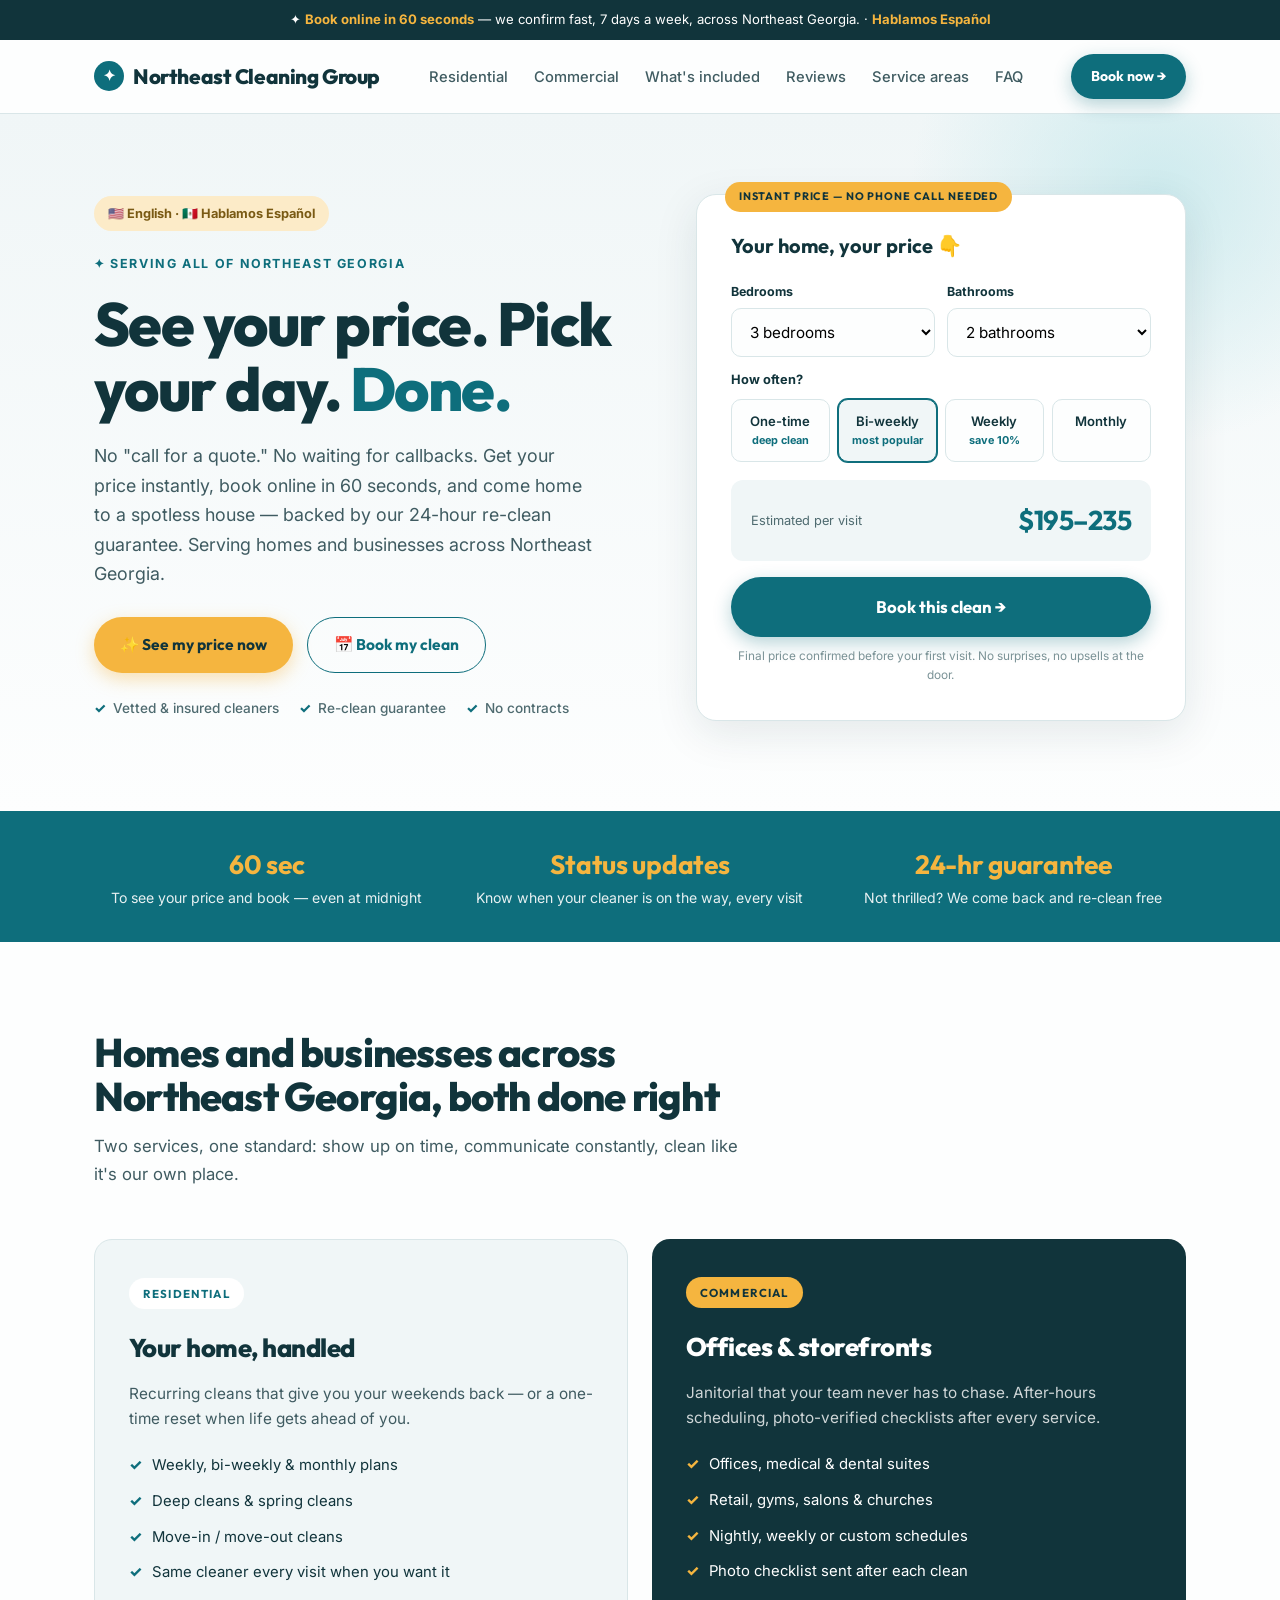
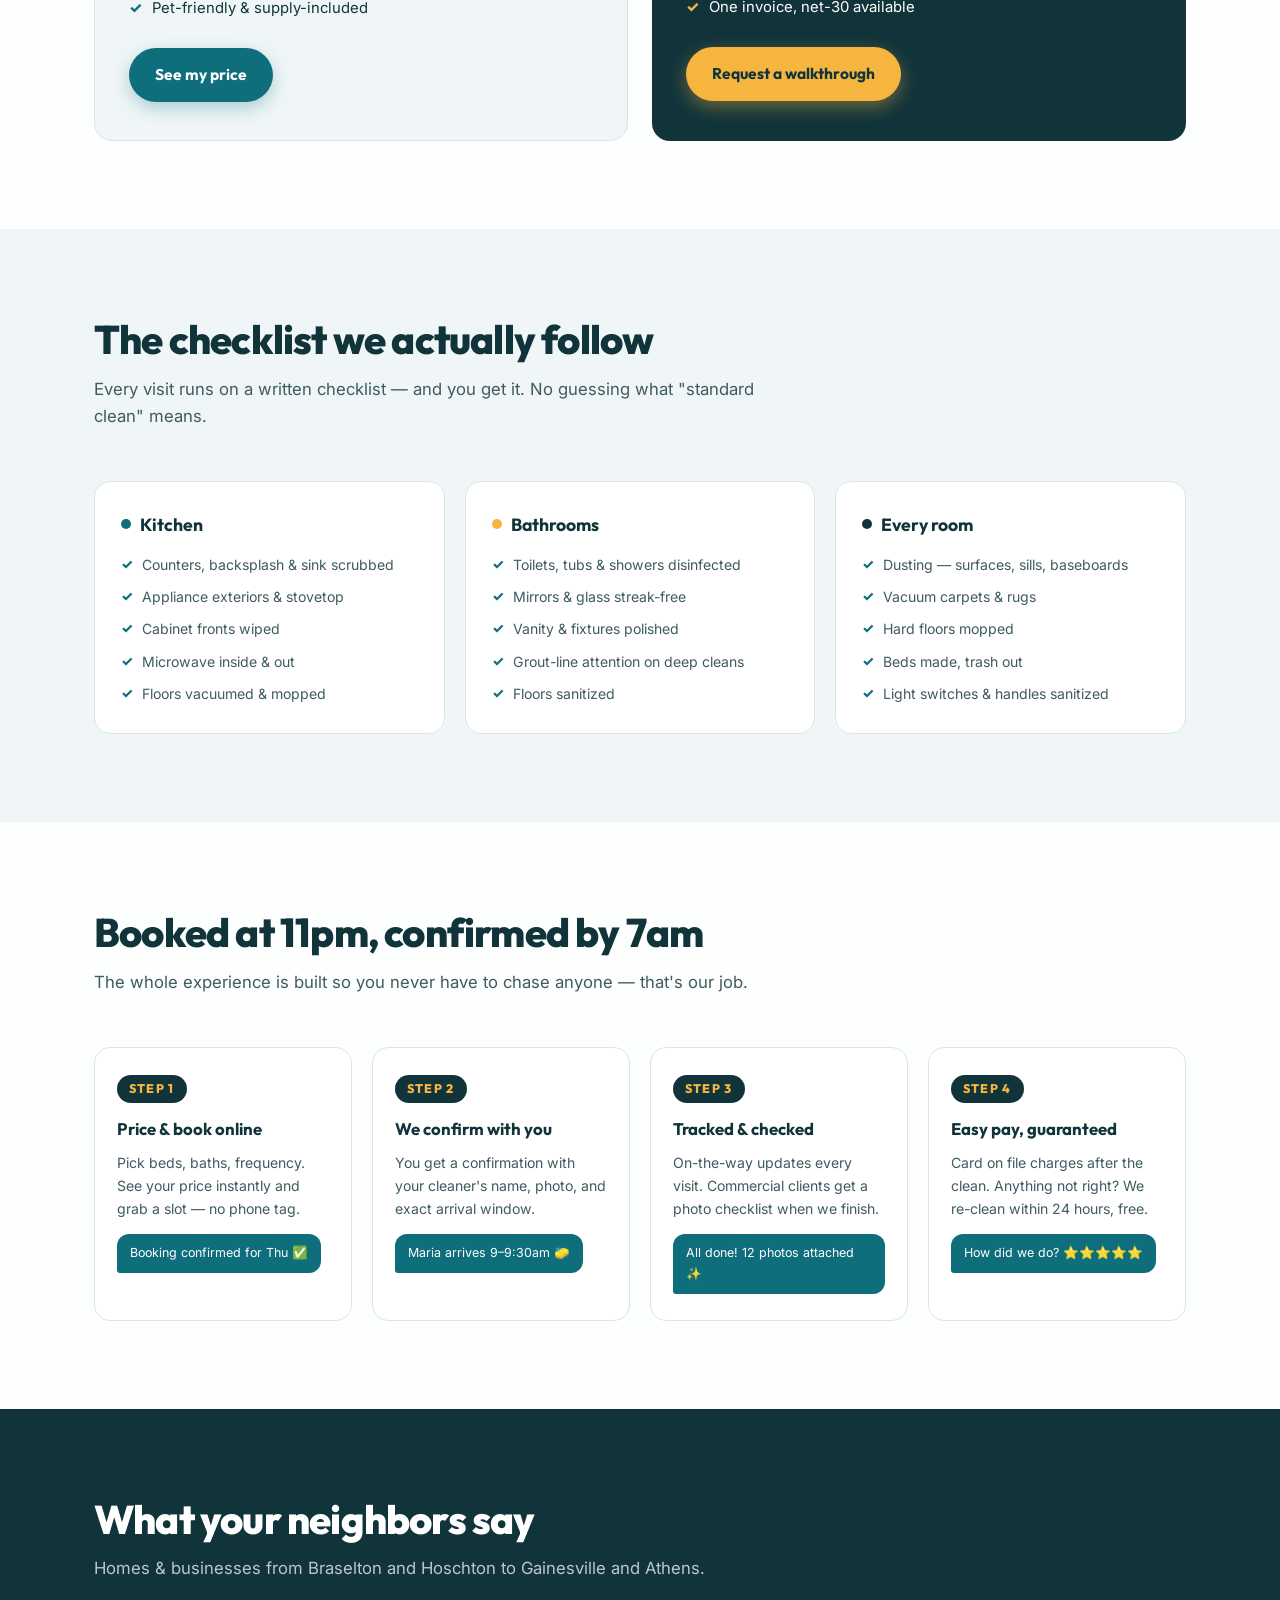
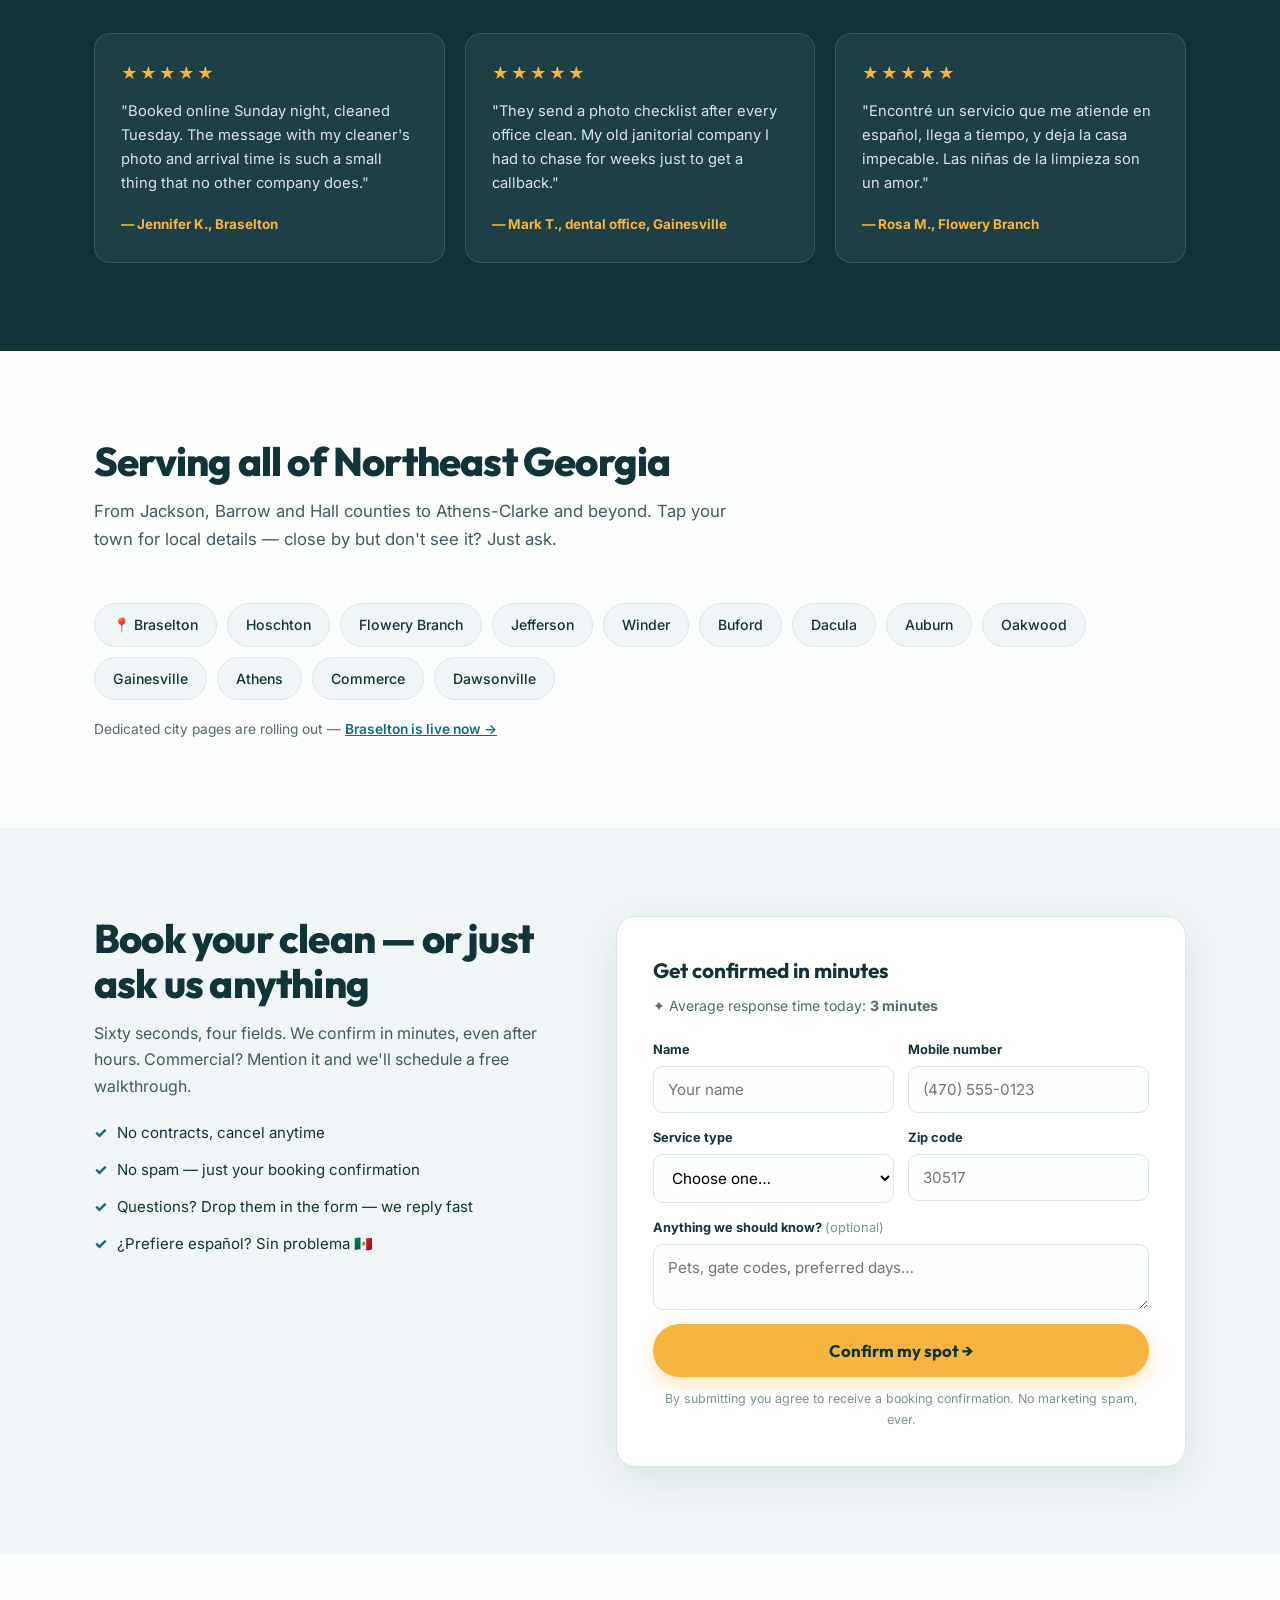
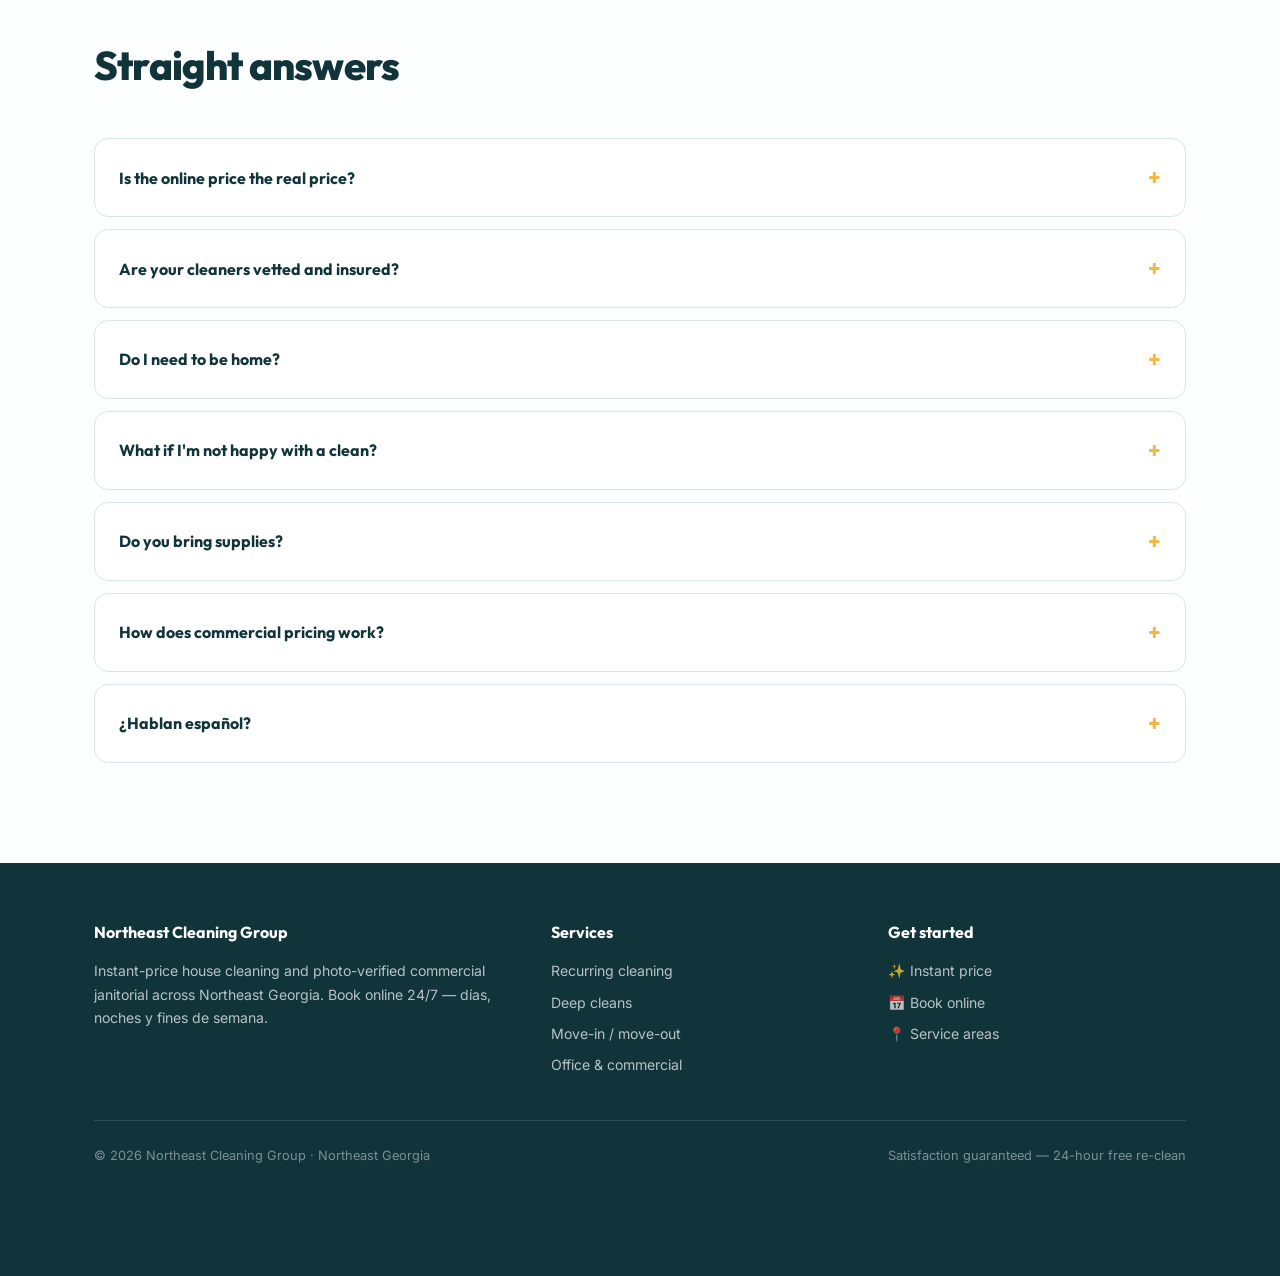
==== index.html @ d17290c2 "Launch Northeast Cleaning Group site (NE Georgia hub + Braselton page) Rebrand from "Braselton Clean" ====
<!DOCTYPE html>
<html lang="en">
<head>
<meta charset="UTF-8">
<meta name="viewport" content="width=device-width, initial-scale=1.0">
<title>House &amp; Commercial Cleaning in Northeast Georgia | Northeast Cleaning Group</title>
<meta name="description" content="Instant online pricing for house &amp; commercial cleaning across Northeast Georgia. Vetted, insured cleaners and a 24-hour re-clean guarantee. Book in 60 seconds. Serving Braselton, Gainesville, Athens, Jefferson, Winder &amp; more. Hablamos Español.">
<meta name="keywords" content="house cleaning Northeast Georgia, maid service Northeast Georgia, commercial cleaning Northeast Georgia, office cleaning, deep cleaning, move out cleaning, cleaning service Braselton GA, cleaning service Gainesville GA, cleaning service Athens GA, cleaning service Jefferson GA">
<meta name="author" content="Northeast Cleaning Group">
<meta name="robots" content="index, follow, max-image-preview:large">
<meta name="theme-color" content="#0E6E7C">
<meta name="geo.region" content="US-GA">
<meta name="geo.placename" content="Northeast Georgia">
<meta name="geo.position" content="34.2979;-83.8241">
<meta name="ICBM" content="34.2979, -83.8241">
<link rel="canonical" href="https://necgga.com/">
<link rel="icon" type="image/svg+xml" href="favicon.svg">
<link rel="apple-touch-icon" href="favicon.svg">

<!-- Open Graph -->
<meta property="og:site_name" content="Northeast Cleaning Group">
<meta property="og:title" content="Northeast Cleaning Group | See Your Price Instantly, Book in 60 Seconds">
<meta property="og:description" content="House &amp; commercial cleaning across Northeast Georgia. Instant online pricing, vetted insured cleaners, 24-hour re-clean guarantee.">
<meta property="og:type" content="website">
<meta property="og:url" content="https://necgga.com/">
<meta property="og:image" content="https://necgga.com/og-image.png">
<meta property="og:image:width" content="1200">
<meta property="og:image:height" content="630">
<meta property="og:image:alt" content="Northeast Cleaning Group — house and commercial cleaning in Northeast Georgia">
<meta property="og:locale" content="en_US">
<meta property="og:locale:alternate" content="es_US">

<!-- Twitter -->
<meta name="twitter:card" content="summary_large_image">
<meta name="twitter:title" content="Northeast Cleaning Group | See Your Price Instantly">
<meta name="twitter:description" content="House &amp; commercial cleaning across Northeast Georgia. Instant online pricing, vetted insured cleaners, 24-hour re-clean guarantee.">
<meta name="twitter:image" content="https://necgga.com/og-image.png">

<!-- JSON-LD: LocalBusiness + WebSite + FAQ -->
<script type="application/ld+json">
{
  "@context": "https://schema.org",
  "@graph": [
    {
      "@type": ["LocalBusiness","HouseCleaner"],
      "@id": "https://necgga.com/#business",
      "name": "Northeast Cleaning Group",
      "description": "Residential and commercial cleaning across Northeast Georgia. Instant online pricing, recurring plans, deep cleans, move-in/move-out, and office janitorial.",
      "url": "https://necgga.com/",
      "image": "https://necgga.com/og-image.png",
      "priceRange": "$$",
      "address": {
        "@type": "PostalAddress",
        "addressLocality": "Braselton",
        "addressRegion": "GA",
        "addressCountry": "US"
      },
      "geo": { "@type": "GeoCoordinates", "latitude": 34.2979, "longitude": -83.8241 },
      "areaServed": [
        {"@type":"AdministrativeArea","name":"Northeast Georgia"},
        {"@type":"City","name":"Braselton, GA"},
        {"@type":"City","name":"Hoschton, GA"},
        {"@type":"City","name":"Flowery Branch, GA"},
        {"@type":"City","name":"Jefferson, GA"},
        {"@type":"City","name":"Winder, GA"},
        {"@type":"City","name":"Buford, GA"},
        {"@type":"City","name":"Dacula, GA"},
        {"@type":"City","name":"Gainesville, GA"},
        {"@type":"City","name":"Athens, GA"},
        {"@type":"City","name":"Commerce, GA"},
        {"@type":"City","name":"Dawsonville, GA"}
      ],
      "openingHoursSpecification": {
        "@type": "OpeningHoursSpecification",
        "dayOfWeek": ["Monday","Tuesday","Wednesday","Thursday","Friday","Saturday","Sunday"],
        "opens": "00:00",
        "closes": "23:59"
      },
      "knowsLanguage": ["en", "es"],
      "hasOfferCatalog": {
        "@type": "OfferCatalog",
        "name": "Cleaning Services",
        "itemListElement": [
          {"@type":"Offer","itemOffered":{"@type":"Service","name":"Recurring House Cleaning"}},
          {"@type":"Offer","itemOffered":{"@type":"Service","name":"Deep Cleaning"}},
          {"@type":"Offer","itemOffered":{"@type":"Service","name":"Move-In / Move-Out Cleaning"}},
          {"@type":"Offer","itemOffered":{"@type":"Service","name":"Commercial &amp; Office Cleaning"}}
        ]
      },
      "sameAs": []
    },
    {
      "@type": "WebSite",
      "@id": "https://necgga.com/#website",
      "url": "https://necgga.com/",
      "name": "Northeast Cleaning Group",
      "inLanguage": "en",
      "publisher": { "@id": "https://necgga.com/#business" }
    },
    {
      "@type": "FAQPage",
      "@id": "https://necgga.com/#faq",
      "mainEntity": [
        {"@type":"Question","name":"Is the online price the real price?","acceptedAnswer":{"@type":"Answer","text":"Yes — the estimate covers standard-condition homes at the size you select. If your home needs extra attention (first-time deep clean, heavy buildup), we tell you before the visit, never at your door. The price you confirm is the price you pay."}},
        {"@type":"Question","name":"Are your cleaners vetted and insured?","acceptedAnswer":{"@type":"Answer","text":"Every cleaner is background-checked and covered by general liability insurance. Commercial clients can request a certificate of insurance any time."}},
        {"@type":"Question","name":"Do I need to be home?","acceptedAnswer":{"@type":"Answer","text":"No — most clients leave a door code or lockbox note in their booking. You'll get an on-the-way message and a done message every single visit."}},
        {"@type":"Question","name":"What if I'm not happy with a clean?","acceptedAnswer":{"@type":"Answer","text":"Send us a photo within 24 hours and we'll come back and re-clean the area free. No forms, no arguing — that's the guarantee."}},
        {"@type":"Question","name":"Do you bring supplies?","acceptedAnswer":{"@type":"Answer","text":"Yes, cleaners arrive with professional supplies and equipment. Prefer we use your products for allergies or specific surfaces? Just note it in your booking."}},
        {"@type":"Question","name":"How does commercial pricing work?","acceptedAnswer":{"@type":"Answer","text":"We do a free 15-minute walkthrough of your space, then send a flat monthly price with the exact checklist and schedule in writing — usually the same day as the walkthrough."}},
        {"@type":"Question","name":"¿Hablan español?","acceptedAnswer":{"@type":"Answer","text":"¡Por supuesto! Reservas, confirmaciones y todo el servicio disponible completamente en español."}}
      ]
    }
  ]
}
</script>

<link rel="preconnect" href="https://fonts.googleapis.com">
<link rel="preconnect" href="https://fonts.gstatic.com" crossorigin>
<link href="https://fonts.googleapis.com/css2?family=Outfit:wght@500;600;700;800&family=Inter:wght@400;500;600;700&display=swap" rel="stylesheet">
<link rel="stylesheet" href="styles.css">
</head>
<body>

<div class="response-bar">✦ <strong>Book online in 60 seconds</strong> — we confirm fast, 7 days a week, across Northeast Georgia. · <strong>Hablamos Español</strong></div>

<nav aria-label="Primary">
  <div class="nav-inner">
    <a href="/" class="logo" aria-label="Northeast Cleaning Group home">
      <span class="logo-mark" aria-hidden="true"></span>
      Northeast Cleaning Group
    </a>
    <ul class="nav-links">
      <li><a href="#residential">Residential</a></li>
      <li><a href="#commercial">Commercial</a></li>
      <li><a href="#checklist">What's included</a></li>
      <li><a href="#reviews">Reviews</a></li>
      <li><a href="#areas">Service areas</a></li>
      <li><a href="#faq">FAQ</a></li>
    </ul>
    <a href="#book" class="btn btn-primary btn-call-nav">Book now →</a>
  </div>
</nav>

<header class="hero">
  <div class="container hero-grid">
    <div>
      <span class="espanol">🇺🇸 English · 🇲🇽 Hablamos Español</span>
      <div class="eyebrow">✦ Serving all of Northeast Georgia</div>
      <h1>See your price. Pick your day. <em>Done.</em></h1>
      <p class="hero-sub">No "call for a quote." No waiting for callbacks. Get your price instantly, book online in 60 seconds, and come home to a spotless house — backed by our 24-hour re-clean guarantee. Serving homes and businesses across Northeast Georgia.</p>
      <div class="hero-ctas">
        <a href="#instant-price" class="btn btn-sun">✨ See my price now</a>
        <a href="#book" class="btn btn-ghost">📅 Book my clean</a>
      </div>
      <div class="hero-trust">
        <span><span class="check">✓</span> Vetted &amp; insured cleaners</span>
        <span><span class="check">✓</span> Re-clean guarantee</span>
        <span><span class="check">✓</span> No contracts</span>
      </div>
    </div>
    <div class="price-card" id="instant-price">
      <h3>Your home, your price 👇</h3>
      <div class="pc-row">
        <div class="pc-group">
          <label for="beds">Bedrooms</label>
          <select id="beds" onchange="calcPrice()">
            <option value="1">1 bedroom</option>
            <option value="2">2 bedrooms</option>
            <option value="3" selected>3 bedrooms</option>
            <option value="4">4 bedrooms</option>
            <option value="5">5+ bedrooms</option>
          </select>
        </div>
        <div class="pc-group">
          <label for="baths">Bathrooms</label>
          <select id="baths" onchange="calcPrice()">
            <option value="1">1 bathroom</option>
            <option value="2" selected>2 bathrooms</option>
            <option value="3">3 bathrooms</option>
            <option value="4">4+ bathrooms</option>
          </select>
        </div>
      </div>
      <label style="margin-bottom:8px;display:block">How often?</label>
      <div class="freq-pills" role="group" aria-label="Cleaning frequency">
        <div class="freq-pill" data-mult="1.5" onclick="setFreq(this)">One-time<small>deep clean</small></div>
        <div class="freq-pill active" data-mult="1" onclick="setFreq(this)">Bi-weekly<small>most popular</small></div>
        <div class="freq-pill" data-mult="0.9" onclick="setFreq(this)">Weekly<small>save 10%</small></div>
        <div class="freq-pill" data-mult="1.15" onclick="setFreq(this)">Monthly<small>&nbsp;</small></div>
      </div>
      <div class="price-output">
        <span>Estimated per visit</span>
        <b id="priceVal">$150–180</b>
      </div>
      <a href="#book" class="btn btn-primary submit-btn">Book this clean →</a>
      <p class="pc-note">Final price confirmed before your first visit. No surprises, no upsells at the door.</p>
    </div>
  </div>
</header>

<div class="promise">
  <div class="container promise-grid">
    <div class="promise-item"><b>60 sec</b><p>To see your price and book — even at midnight</p></div>
    <div class="promise-item"><b>Status updates</b><p>Know when your cleaner is on the way, every visit</p></div>
    <div class="promise-item"><b>24-hr guarantee</b><p>Not thrilled? We come back and re-clean free</p></div>
  </div>
</div>

<section id="residential">
  <div class="container">
    <div class="section-head">
      <h2>Homes and businesses across Northeast Georgia, both done right</h2>
      <p>Two services, one standard: show up on time, communicate constantly, clean like it's our own place.</p>
    </div>
    <div class="split-grid">
      <div class="split-card res">
        <span class="split-tag">Residential</span>
        <h3>Your home, handled</h3>
        <p>Recurring cleans that give you your weekends back — or a one-time reset when life gets ahead of you.</p>
        <ul class="split-list">
          <li><span class="check">✓</span> Weekly, bi-weekly &amp; monthly plans</li>
          <li><span class="check">✓</span> Deep cleans &amp; spring cleans</li>
          <li><span class="check">✓</span> Move-in / move-out cleans</li>
          <li><span class="check">✓</span> Same cleaner every visit when you want it</li>
          <li><span class="check">✓</span> Pet-friendly &amp; supply-included</li>
        </ul>
        <a href="#instant-price" class="btn btn-primary">See my price</a>
      </div>
      <div class="split-card com" id="commercial">
        <span class="split-tag">Commercial</span>
        <h3>Offices &amp; storefronts</h3>
        <p>Janitorial that your team never has to chase. After-hours scheduling, photo-verified checklists after every service.</p>
        <ul class="split-list">
          <li><span class="check">✓</span> Offices, medical &amp; dental suites</li>
          <li><span class="check">✓</span> Retail, gyms, salons &amp; churches</li>
          <li><span class="check">✓</span> Nightly, weekly or custom schedules</li>
          <li><span class="check">✓</span> Photo checklist sent after each clean</li>
          <li><span class="check">✓</span> One invoice, net-30 available</li>
        </ul>
        <a href="#book" class="btn btn-sun">Request a walkthrough</a>
      </div>
    </div>
  </div>
</section>

<section class="checklist-section" id="checklist">
  <div class="container">
    <div class="section-head">
      <h2>The checklist we actually follow</h2>
      <p>Every visit runs on a written checklist — and you get it. No guessing what "standard clean" means.</p>
    </div>
    <div class="checklist-grid">
      <div class="cl-card">
        <h3><span class="dot"></span>Kitchen</h3>
        <ul class="cl-list">
          <li><span class="check">✓</span> Counters, backsplash &amp; sink scrubbed</li>
          <li><span class="check">✓</span> Appliance exteriors &amp; stovetop</li>
          <li><span class="check">✓</span> Cabinet fronts wiped</li>
          <li><span class="check">✓</span> Microwave inside &amp; out</li>
          <li><span class="check">✓</span> Floors vacuumed &amp; mopped</li>
        </ul>
      </div>
      <div class="cl-card">
        <h3><span class="dot" style="background:var(--sun)"></span>Bathrooms</h3>
        <ul class="cl-list">
          <li><span class="check">✓</span> Toilets, tubs &amp; showers disinfected</li>
          <li><span class="check">✓</span> Mirrors &amp; glass streak-free</li>
          <li><span class="check">✓</span> Vanity &amp; fixtures polished</li>
          <li><span class="check">✓</span> Grout-line attention on deep cleans</li>
          <li><span class="check">✓</span> Floors sanitized</li>
        </ul>
      </div>
      <div class="cl-card">
        <h3><span class="dot" style="background:var(--ink)"></span>Every room</h3>
        <ul class="cl-list">
          <li><span class="check">✓</span> Dusting — surfaces, sills, baseboards</li>
          <li><span class="check">✓</span> Vacuum carpets &amp; rugs</li>
          <li><span class="check">✓</span> Hard floors mopped</li>
          <li><span class="check">✓</span> Beds made, trash out</li>
          <li><span class="check">✓</span> Light switches &amp; handles sanitized</li>
        </ul>
      </div>
    </div>
  </div>
</section>

<section>
  <div class="container">
    <div class="section-head">
      <h2>Booked at 11pm, confirmed by 7am</h2>
      <p>The whole experience is built so you never have to chase anyone — that's our job.</p>
    </div>
    <div class="steps">
      <div class="step">
        <div class="step-num">STEP 1</div>
        <h3>Price &amp; book online</h3>
        <p>Pick beds, baths, frequency. See your price instantly and grab a slot — no phone tag.</p>
        <span class="sms-bubble">Booking confirmed for Thu ✅</span>
      </div>
      <div class="step">
        <div class="step-num">STEP 2</div>
        <h3>We confirm with you</h3>
        <p>You get a confirmation with your cleaner's name, photo, and exact arrival window.</p>
        <span class="sms-bubble">Maria arrives 9–9:30am 🧽</span>
      </div>
      <div class="step">
        <div class="step-num">STEP 3</div>
        <h3>Tracked &amp; checked</h3>
        <p>On-the-way updates every visit. Commercial clients get a photo checklist when we finish.</p>
        <span class="sms-bubble">All done! 12 photos attached ✨</span>
      </div>
      <div class="step">
        <div class="step-num">STEP 4</div>
        <h3>Easy pay, guaranteed</h3>
        <p>Card on file charges after the clean. Anything not right? We re-clean within 24 hours, free.</p>
        <span class="sms-bubble">How did we do? ⭐⭐⭐⭐⭐</span>
      </div>
    </div>
  </div>
</section>

<section class="reviews" id="reviews">
  <div class="container">
    <div class="section-head">
      <h2>What your neighbors say</h2>
      <p>Homes &amp; businesses from Braselton and Hoschton to Gainesville and Athens.</p>
    </div>
    <div class="review-grid">
      <div class="review-card">
        <div class="stars">★★★★★</div>
        <p>"Booked online Sunday night, cleaned Tuesday. The message with my cleaner's photo and arrival time is such a small thing that no other company does."</p>
        <b>— Jennifer K., Braselton</b>
      </div>
      <div class="review-card">
        <div class="stars">★★★★★</div>
        <p>"They send a photo checklist after every office clean. My old janitorial company I had to chase for weeks just to get a callback."</p>
        <b>— Mark T., dental office, Gainesville</b>
      </div>
      <div class="review-card">
        <div class="stars">★★★★★</div>
        <p lang="es">"Encontré un servicio que me atiende en español, llega a tiempo, y deja la casa impecable. Las niñas de la limpieza son un amor."</p>
        <b>— Rosa M., Flowery Branch</b>
      </div>
    </div>
  </div>
</section>

<section id="areas">
  <div class="container">
    <div class="section-head">
      <h2>Serving all of Northeast Georgia</h2>
      <p>From Jackson, Barrow and Hall counties to Athens-Clarke and beyond. Tap your town for local details — close by but don't see it? Just ask.</p>
    </div>
    <div class="areas-list">
      <a class="area-pill" href="locations/braselton.html"><span class="pin">📍</span>Braselton</a>
      <span class="area-pill">Hoschton</span>
      <span class="area-pill">Flowery Branch</span>
      <span class="area-pill">Jefferson</span>
      <span class="area-pill">Winder</span>
      <span class="area-pill">Buford</span>
      <span class="area-pill">Dacula</span>
      <span class="area-pill">Auburn</span>
      <span class="area-pill">Oakwood</span>
      <span class="area-pill">Gainesville</span>
      <span class="area-pill">Athens</span>
      <span class="area-pill">Commerce</span>
      <span class="area-pill">Dawsonville</span>
    </div>
    <p class="areas-note">Dedicated city pages are rolling out — <a href="locations/braselton.html">Braselton is live now →</a></p>
  </div>
</section>

<section class="quote" id="book">
  <div class="container quote-grid">
    <div class="quote-info">
      <h2>Book your clean — or just ask us anything</h2>
      <p>Sixty seconds, four fields. We confirm in minutes, even after hours. Commercial? Mention it and we'll schedule a free walkthrough.</p>
      <ul class="quote-bullets">
        <li><span class="check">✓</span> No contracts, cancel anytime</li>
        <li><span class="check">✓</span> No spam — just your booking confirmation</li>
        <li><span class="check">✓</span> Questions? Drop them in the form — we reply fast</li>
        <li><span class="check">✓</span> ¿Prefiere español? Sin problema 🇲🇽</li>
      </ul>
    </div>
    <!-- ============================================================
         LEAD CAPTURE: This form posts to your CRM/automation tool.
         To connect GoHighLevel (or Zapier/Make), set GHL_WEBHOOK_URL
         in the <script> at the bottom of this file to your inbound
         webhook URL. Recommended automations on submit:
         1. Instant confirmation message with booking link
         2. Pipeline: New Lead -> Booked -> Cleaned -> Review Request -> Recurring
         ============================================================ -->
    <form class="quote-form" id="leadForm" onsubmit="handleSubmit(event)">
      <h3>Get confirmed in minutes</h3>
      <p class="form-sub">✦ Average response time today: <b>3 minutes</b></p>
      <div class="form-row">
        <div class="form-group">
          <label for="name">Name</label>
          <input type="text" id="name" name="name" placeholder="Your name" required autocomplete="name">
        </div>
        <div class="form-group">
          <label for="phone">Mobile number</label>
          <input type="tel" id="phone" name="phone" placeholder="(470) 555-0123" required autocomplete="tel">
        </div>
      </div>
      <div class="form-row">
        <div class="form-group">
          <label for="type">Service type</label>
          <select id="type" name="type" required>
            <option value="">Choose one…</option>
            <option>Recurring home cleaning</option>
            <option>One-time deep clean</option>
            <option>Move-in / move-out</option>
            <option>Commercial / office</option>
          </select>
        </div>
        <div class="form-group">
          <label for="zip">Zip code</label>
          <input type="text" id="zip" name="zip" placeholder="30517" required inputmode="numeric" autocomplete="postal-code">
        </div>
      </div>
      <div class="form-group">
        <label for="notes">Anything we should know? <span style="font-weight:400;color:#7A9296">(optional)</span></label>
        <textarea id="notes" name="notes" rows="2" placeholder="Pets, gate codes, preferred days…"></textarea>
      </div>
      <button type="submit" class="btn btn-sun submit-btn">Confirm my spot →</button>
      <p class="form-note">By submitting you agree to receive a booking confirmation. No marketing spam, ever.</p>
    </form>
  </div>
</section>

<section id="faq">
  <div class="container">
    <div class="section-head">
      <h2>Straight answers</h2>
    </div>
    <details>
      <summary>Is the online price the real price?</summary>
      <p>Yes — the estimate covers standard-condition homes at the size you select. If your home needs extra attention (first-time deep clean, heavy buildup), we tell you <em>before</em> the visit, never at your door. The price you confirm is the price you pay.</p>
    </details>
    <details>
      <summary>Are your cleaners vetted and insured?</summary>
      <p>Every cleaner is background-checked and covered by general liability insurance. Commercial clients can request a certificate of insurance any time.</p>
    </details>
    <details>
      <summary>Do I need to be home?</summary>
      <p>Nope — most clients leave a door code or lockbox note in their booking. You'll get an on-the-way message and a done message every single visit.</p>
    </details>
    <details>
      <summary>What if I'm not happy with a clean?</summary>
      <p>Send us a photo within 24 hours and we'll come back and re-clean the area free. No forms, no arguing — that's the guarantee.</p>
    </details>
    <details>
      <summary>Do you bring supplies?</summary>
      <p>Yes, cleaners arrive with professional supplies and equipment. Prefer we use your products (allergies, specific surfaces)? Just note it in your booking.</p>
    </details>
    <details>
      <summary>How does commercial pricing work?</summary>
      <p>We do a free 15-minute walkthrough of your space, then send a flat monthly price with the exact checklist and schedule in writing — usually the same day as the walkthrough.</p>
    </details>
    <details>
      <summary>¿Hablan español?</summary>
      <p lang="es">¡Por supuesto! Reservas, confirmaciones y todo el servicio disponible completamente en español.</p>
    </details>
  </div>
</section>

<footer>
  <div class="container">
    <div class="footer-grid">
      <div>
        <h4>Northeast Cleaning Group</h4>
        <p>Instant-price house cleaning and photo-verified commercial janitorial across Northeast Georgia. Book online 24/7 — días, noches y fines de semana.</p>
      </div>
      <div>
        <h4>Services</h4>
        <a href="#residential">Recurring cleaning</a>
        <a href="#residential">Deep cleans</a>
        <a href="#residential">Move-in / move-out</a>
        <a href="#commercial">Office &amp; commercial</a>
      </div>
      <div>
        <h4>Get started</h4>
        <a href="#instant-price">✨ Instant price</a>
        <a href="#book">📅 Book online</a>
        <a href="#areas">📍 Service areas</a>
      </div>
    </div>
    <div class="footer-bottom">
      <span>© 2026 Northeast Cleaning Group · Northeast Georgia</span>
      <span>Satisfaction guaranteed — 24-hour free re-clean</span>
    </div>
  </div>
</footer>

<div class="sticky-cta">
  <a href="#instant-price" class="btn btn-sun">✨ Get my price</a>
  <a href="#book" class="btn btn-primary">📅 Book now</a>
</div>

<script>
// ===== Instant price calculator =====
let freqMult = 1;
const BASE = 95, PER_BED = 22, PER_BATH = 18;
function setFreq(el){
  document.querySelectorAll('.freq-pill').forEach(p=>p.classList.remove('active'));
  el.classList.add('active');
  freqMult = parseFloat(el.dataset.mult);
  calcPrice();
}
function calcPrice(){
  const beds = parseInt(document.getElementById('beds').value);
  const baths = parseInt(document.getElementById('baths').value);
  const base = (BASE + beds*PER_BED + baths*PER_BATH) * freqMult;
  const lo = Math.round(base/5)*5;
  const hi = Math.round(base*1.2/5)*5;
  document.getElementById('priceVal').textContent = '$'+lo+'–'+hi;
}
calcPrice();

// ===== Lead form =====
function handleSubmit(e){
  e.preventDefault();
  // ===========================================================
  // CRM WEBHOOK: replace the URL below with your GoHighLevel
  // inbound webhook (Automation > Workflows > Inbound Webhook),
  // or a Zapier/Make webhook. Left blank, the form still shows
  // the success state but does not send data anywhere.
  // ===========================================================
  const GHL_WEBHOOK_URL = "REPLACE_WITH_YOUR_GHL_WEBHOOK_URL";
  const form = e.target;
  const data = Object.fromEntries(new FormData(form));
  data.estimated_price = (document.getElementById('priceVal')||{}).textContent || '';
  data.page = location.pathname;
  if(GHL_WEBHOOK_URL.startsWith("http")){
    fetch(GHL_WEBHOOK_URL,{method:"POST",headers:{"Content-Type":"application/json"},body:JSON.stringify(data)}).catch(()=>{});
  }
  form.innerHTML = '<h3>✅ You\'re in, '+(data.name||'neighbor')+'!</h3><p class="form-sub">Watch for your confirmation — we\'ll lock in your booking in just a few minutes.</p>';
}
</script>

</body>
</html>
---- styles.css ----
:root{
  --white:#FDFEFE;
  --mist:#F0F6F7;
  --ink:#11343B;          /* deep teal ink */
  --teal:#0E6E7C;         /* primary */
  --teal-deep:#0A5560;
  --aqua:#BFE6EA;
  --sun:#F5B53F;          /* citrus accent */
  --sun-soft:#FCEBC8;
  --line:#D9E6E8;
  --radius:14px;
  --shadow:0 12px 44px rgba(17,52,59,.10);
  --font-display:'Outfit',sans-serif;
  --font-body:'Inter',sans-serif;
}
*{margin:0;padding:0;box-sizing:border-box}
html{scroll-behavior:smooth}
body{font-family:var(--font-body);background:var(--white);color:var(--ink);line-height:1.65;-webkit-font-smoothing:antialiased}
a{color:inherit}
.container{max-width:1140px;margin:0 auto;padding:0 24px}

/* top bar */
.response-bar{background:var(--ink);color:#fff;font-size:.82rem;text-align:center;padding:9px 16px}
.response-bar strong{color:var(--sun)}

/* nav */
nav{position:sticky;top:0;background:rgba(253,254,254,.92);backdrop-filter:blur(12px);border-bottom:1px solid var(--line);z-index:100}
.nav-inner{display:flex;align-items:center;justify-content:space-between;padding:14px 24px;max-width:1140px;margin:0 auto}
.logo{font-family:var(--font-display);font-weight:800;font-size:1.3rem;letter-spacing:-.02em;text-decoration:none;display:flex;align-items:center;gap:9px}
.logo-mark{width:30px;height:30px;border-radius:50%;background:var(--teal);position:relative;display:inline-block}
.logo-mark::after{content:"✦";position:absolute;color:#fff;font-size:.95rem;top:50%;left:50%;transform:translate(-50%,-52%)}
.nav-links{display:flex;gap:26px;align-items:center;list-style:none}
.nav-links a{text-decoration:none;font-size:.92rem;font-weight:500;opacity:.8;transition:opacity .2s}
.nav-links a:hover{opacity:1}
.btn{display:inline-flex;align-items:center;gap:8px;font-family:var(--font-display);font-weight:700;font-size:.97rem;text-decoration:none;border-radius:50px;padding:14px 26px;cursor:pointer;border:none;transition:transform .15s,box-shadow .15s}
.btn:hover{transform:translateY(-1px)}
.btn-primary{background:var(--teal);color:#fff;box-shadow:0 6px 18px rgba(14,110,124,.30)}
.btn-primary:hover{background:var(--teal-deep)}
.btn-sun{background:var(--sun);color:var(--ink);box-shadow:0 6px 18px rgba(245,181,63,.40)}
.btn-ghost{background:transparent;color:var(--teal);border:1.5px solid var(--teal)}
.btn-call-nav{padding:11px 20px;font-size:.88rem}

/* hero */
.hero{position:relative;padding:80px 0 90px;background:linear-gradient(180deg,var(--mist) 0%,var(--white) 100%);overflow:hidden}
.hero::before{content:"";position:absolute;top:-180px;right:-140px;width:520px;height:520px;border-radius:50%;background:radial-gradient(circle,var(--aqua) 0%,transparent 68%);opacity:.7;pointer-events:none}
.hero-grid{display:grid;grid-template-columns:1.05fr .95fr;gap:60px;align-items:center;position:relative}
.eyebrow{display:inline-flex;align-items:center;gap:8px;font-size:.78rem;font-weight:700;letter-spacing:.13em;text-transform:uppercase;color:var(--teal);margin-bottom:18px}
h1{font-family:var(--font-display);font-size:clamp(2.4rem,5.2vw,3.8rem);font-weight:800;line-height:1.06;letter-spacing:-.025em;margin-bottom:20px}
h1 em{font-style:normal;color:var(--teal);position:relative}
.hero-sub{font-size:1.12rem;color:#3F5B61;max-width:500px;margin-bottom:28px}
.hero-ctas{display:flex;gap:14px;flex-wrap:wrap;margin-bottom:24px}
.hero-trust{display:flex;gap:20px;flex-wrap:wrap;font-size:.85rem;color:#4F6B70;font-weight:500}
.hero-trust span{display:flex;align-items:center;gap:7px}
.check{color:var(--teal);font-weight:800}
.espanol{display:inline-flex;align-items:center;gap:7px;background:var(--sun-soft);color:#7A5A14;font-weight:700;font-size:.8rem;padding:7px 14px;border-radius:50px;margin-bottom:18px}

/* instant price card — the signature */
.price-card{background:#fff;border-radius:20px;box-shadow:var(--shadow);padding:34px;border:1px solid var(--line);position:relative}
.price-card::before{content:"INSTANT PRICE — NO PHONE CALL NEEDED";position:absolute;top:-13px;left:28px;background:var(--sun);color:var(--ink);font-family:var(--font-display);font-weight:700;font-size:.68rem;letter-spacing:.08em;padding:6px 14px;border-radius:50px}
.price-card h3{font-family:var(--font-display);font-size:1.25rem;font-weight:700;margin-bottom:20px}
.pc-row{display:grid;grid-template-columns:1fr 1fr;gap:12px;margin-bottom:12px}
.pc-group{display:flex;flex-direction:column;gap:6px}
.pc-group label{font-size:.78rem;font-weight:700}
select,input,textarea{font-family:var(--font-body);font-size:.95rem;padding:13px 14px;border:1.5px solid var(--line);border-radius:10px;background:var(--white);width:100%;transition:border-color .2s}
select:focus,input:focus,textarea:focus{outline:none;border-color:var(--teal)}
.freq-pills{display:flex;gap:8px;flex-wrap:wrap;margin-bottom:18px}
.freq-pill{flex:1;min-width:90px;text-align:center;border:1.5px solid var(--line);border-radius:10px;padding:11px 8px;font-size:.82rem;font-weight:600;cursor:pointer;transition:all .15s;background:var(--white)}
.freq-pill small{display:block;font-size:.68rem;color:var(--teal);font-weight:700}
.freq-pill.active{border-color:var(--teal);background:var(--mist);box-shadow:0 0 0 1px var(--teal)}
.price-output{background:var(--mist);border-radius:12px;padding:18px 20px;display:flex;align-items:center;justify-content:space-between;margin-bottom:16px}
.price-output b{font-family:var(--font-display);font-size:1.7rem;color:var(--teal);letter-spacing:-.02em}
.price-output span{font-size:.8rem;color:#4F6B70}
.pc-note{font-size:.74rem;color:#7A9296;text-align:center;margin-top:10px}

/* promise band */
.promise{background:var(--teal);color:#fff;padding:32px 0}
.promise-grid{display:grid;grid-template-columns:repeat(3,1fr);gap:28px;text-align:center}
.promise-item b{font-family:var(--font-display);font-size:1.65rem;display:block;color:var(--sun);letter-spacing:-.01em}
.promise-item p{font-size:.88rem;opacity:.9}

/* sections */
section{padding:88px 0}
.section-head{max-width:660px;margin-bottom:50px}
h2{font-family:var(--font-display);font-size:clamp(1.8rem,3.4vw,2.5rem);font-weight:800;letter-spacing:-.02em;line-height:1.12;margin-bottom:14px}
.section-head p{color:#3F5B61;font-size:1.05rem}

/* residential vs commercial split */
.split-grid{display:grid;grid-template-columns:1fr 1fr;gap:24px}
.split-card{border-radius:18px;padding:38px 34px;position:relative;overflow:hidden}
.split-card.res{background:var(--mist);border:1px solid var(--line)}
.split-card.com{background:var(--ink);color:#fff}
.split-tag{display:inline-block;font-family:var(--font-display);font-weight:700;font-size:.72rem;letter-spacing:.1em;text-transform:uppercase;padding:6px 14px;border-radius:50px;margin-bottom:18px}
.res .split-tag{background:#fff;color:var(--teal)}
.com .split-tag{background:var(--sun);color:var(--ink)}
.split-card h3{font-family:var(--font-display);font-size:1.6rem;font-weight:800;margin-bottom:12px;letter-spacing:-.02em}
.split-card>p{font-size:.96rem;margin-bottom:22px}
.res>p{color:#3F5B61}
.com>p{color:rgba(255,255,255,.8)}
.split-list{list-style:none;display:flex;flex-direction:column;gap:11px;margin-bottom:28px;font-size:.93rem}
.split-list li{display:flex;gap:10px;align-items:flex-start}
.com .check{color:var(--sun)}

/* checklist section — structural motif */
.checklist-section{background:var(--mist)}
.checklist-grid{display:grid;grid-template-columns:repeat(3,1fr);gap:20px}
.cl-card{background:#fff;border-radius:16px;padding:28px 26px;border:1px solid var(--line)}
.cl-card h3{font-family:var(--font-display);font-size:1.1rem;font-weight:700;margin-bottom:14px;display:flex;align-items:center;gap:9px}
.cl-card h3 .dot{width:10px;height:10px;border-radius:50%;background:var(--teal);display:inline-block}
.cl-list{list-style:none;display:flex;flex-direction:column;gap:9px;font-size:.88rem;color:#3F5B61}
.cl-list li{display:flex;gap:9px;align-items:flex-start}
.cl-list .check{font-size:.85rem}

/* how it works */
.steps{display:grid;grid-template-columns:repeat(4,1fr);gap:20px}
.step{background:#fff;border-radius:16px;padding:26px 22px;border:1px solid var(--line)}
.step-num{font-family:var(--font-display);font-weight:800;font-size:.78rem;color:var(--sun);letter-spacing:.1em;margin-bottom:12px;background:var(--ink);display:inline-block;padding:4px 12px;border-radius:50px}
.step h3{font-family:var(--font-display);font-size:1.05rem;font-weight:700;margin-bottom:8px}
.step p{font-size:.88rem;color:#3F5B61}
.step .sms-bubble{margin-top:14px;background:var(--teal);color:#fff;font-size:.78rem;padding:9px 13px;border-radius:12px 12px 12px 3px;display:inline-block}

/* reviews */
.reviews{background:var(--ink);color:#fff}
.reviews h2{color:#fff}
.reviews .section-head p{color:rgba(255,255,255,.72)}
.review-grid{display:grid;grid-template-columns:repeat(3,1fr);gap:20px}
.review-card{background:rgba(255,255,255,.06);border:1px solid rgba(255,255,255,.12);border-radius:16px;padding:26px}
.stars{color:var(--sun);letter-spacing:2px;margin-bottom:12px}
.review-card p{font-size:.92rem;color:rgba(255,255,255,.85);margin-bottom:14px}
.review-card b{font-size:.84rem;color:var(--sun)}

/* areas */
.areas-list{display:flex;flex-wrap:wrap;gap:10px}
.area-pill{background:var(--mist);border:1px solid var(--line);border-radius:50px;padding:9px 18px;font-size:.88rem;font-weight:500}
a.area-pill{text-decoration:none;color:inherit;transition:background .15s,color .15s,border-color .15s}
a.area-pill:hover{background:var(--teal);color:#fff;border-color:var(--teal)}
.area-pill .pin{margin-right:3px}
.areas-note{margin-top:18px;font-size:.86rem;color:#4F6B70}
.areas-note a{color:var(--teal);font-weight:600}

/* breadcrumb (city pages) */
.breadcrumb{font-size:.82rem;color:#4F6B70;margin-bottom:16px}
.breadcrumb a{color:var(--teal);text-decoration:none}
.breadcrumb a:hover{text-decoration:underline}
.breadcrumb span{margin:0 6px;opacity:.5}

/* lead form */
.quote{background:var(--mist)}
.quote-grid{display:grid;grid-template-columns:.9fr 1.1fr;gap:56px;align-items:start}
.quote-info p{color:#3F5B61;margin-bottom:22px}
.quote-bullets{list-style:none;display:flex;flex-direction:column;gap:12px;font-size:.94rem}
.quote-bullets li{display:flex;gap:10px;align-items:flex-start}
.quote-form{background:#fff;border-radius:20px;padding:36px;box-shadow:var(--shadow);border:1px solid var(--line)}
.quote-form h3{font-family:var(--font-display);font-size:1.3rem;font-weight:700;margin-bottom:6px}
.quote-form .form-sub{font-size:.88rem;color:#4F6B70;margin-bottom:22px}
.form-row{display:grid;grid-template-columns:1fr 1fr;gap:14px;margin-bottom:14px}
.form-group{display:flex;flex-direction:column;gap:6px;margin-bottom:14px}
.form-row .form-group{margin-bottom:0}
label{font-size:.8rem;font-weight:700}
.submit-btn{width:100%;justify-content:center;font-size:1.05rem;padding:16px}
.form-note{font-size:.78rem;color:#7A9296;margin-top:12px;text-align:center}

/* FAQ */
details{background:#fff;border:1px solid var(--line);border-radius:14px;margin-bottom:12px;overflow:hidden}
summary{padding:20px 24px;font-weight:700;font-size:1rem;cursor:pointer;list-style:none;display:flex;justify-content:space-between;align-items:center;font-family:var(--font-display)}
summary::after{content:"+";font-size:1.4rem;color:var(--sun);transition:transform .2s}
details[open] summary::after{transform:rotate(45deg)}
details p{padding:0 24px 20px;font-size:.93rem;color:#3F5B61}

/* footer */
footer{background:var(--ink);color:rgba(255,255,255,.7);padding:56px 0 110px;font-size:.88rem}
.footer-grid{display:grid;grid-template-columns:1.4fr 1fr 1fr;gap:40px;margin-bottom:36px}
footer h4{font-family:var(--font-display);color:#fff;font-size:1rem;margin-bottom:14px}
footer a{color:rgba(255,255,255,.7);text-decoration:none;display:block;margin-bottom:8px}
footer a:hover{color:#fff}
.footer-bottom{border-top:1px solid rgba(255,255,255,.12);padding-top:24px;display:flex;justify-content:space-between;flex-wrap:wrap;gap:10px;font-size:.8rem;color:rgba(255,255,255,.45)}

/* sticky mobile CTA */
.sticky-cta{position:fixed;bottom:0;left:0;right:0;background:#fff;border-top:1px solid var(--line);padding:12px 16px;display:none;gap:10px;z-index:200;box-shadow:0 -6px 24px rgba(0,0,0,.08)}
.sticky-cta .btn{flex:1;justify-content:center;padding:14px 10px;font-size:.9rem}

@media(max-width:900px){
  .hero-grid,.quote-grid,.split-grid,.why-grid{grid-template-columns:1fr;gap:40px}
  .promise-grid,.checklist-grid,.steps,.review-grid{grid-template-columns:1fr 1fr}
  .footer-grid{grid-template-columns:1fr 1fr}
  .nav-links{display:none}
}
@media(max-width:600px){
  .promise-grid,.checklist-grid,.steps,.review-grid,.footer-grid,.form-row,.pc-row{grid-template-columns:1fr}
  .sticky-cta{display:flex}
  section{padding:64px 0}
  .hero{padding:56px 0 70px}
}
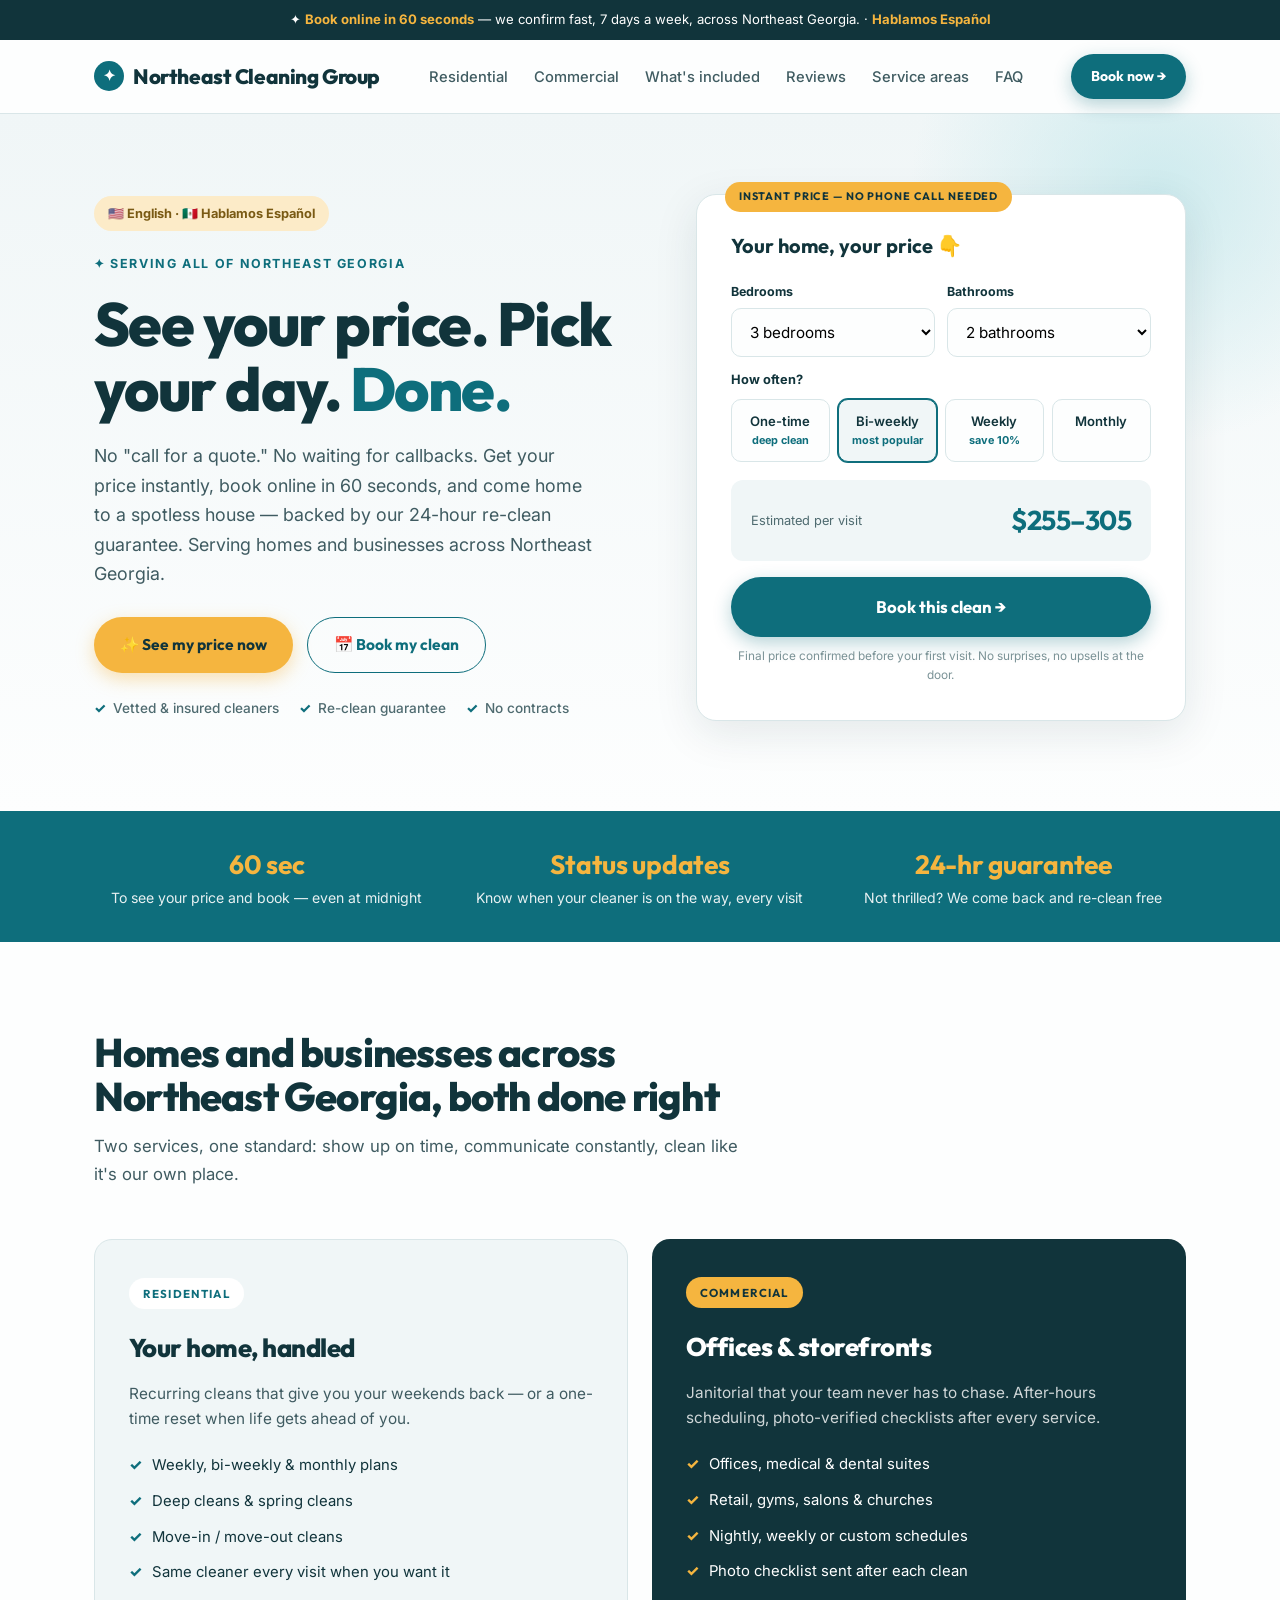
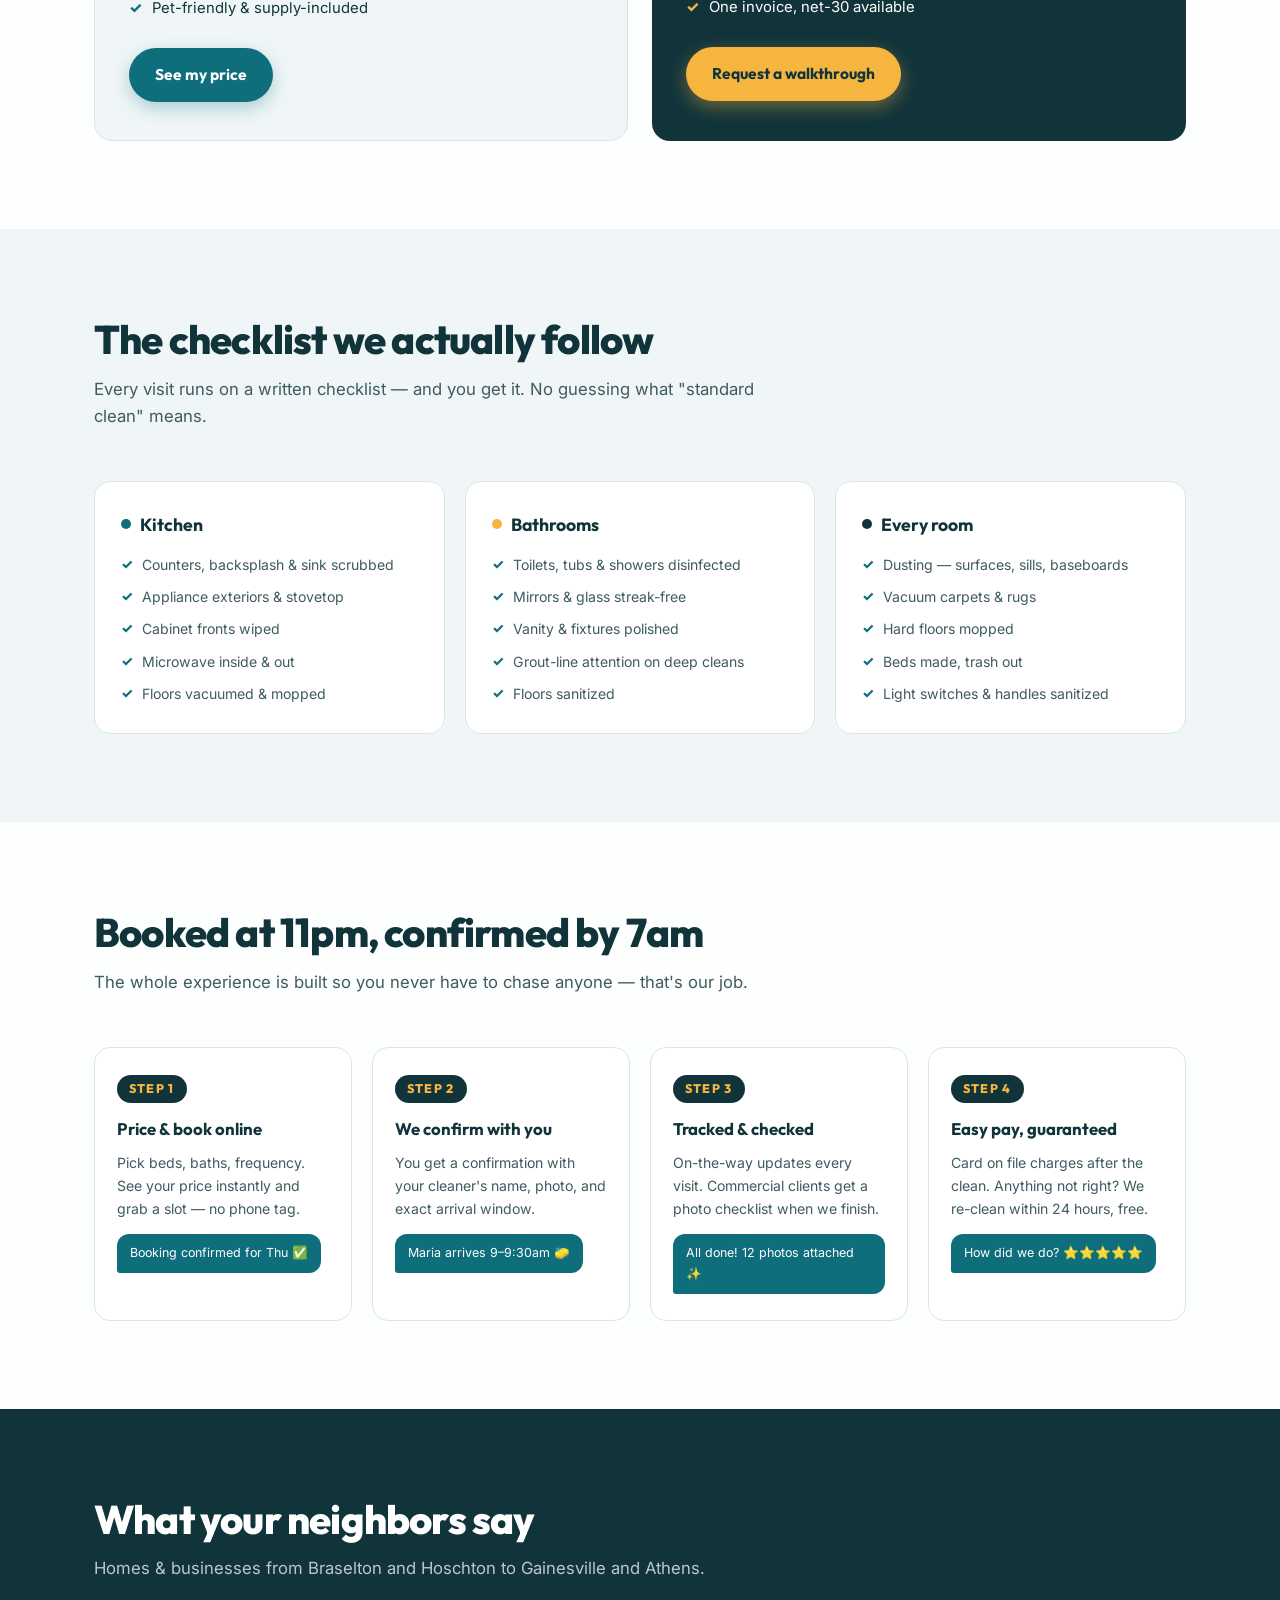
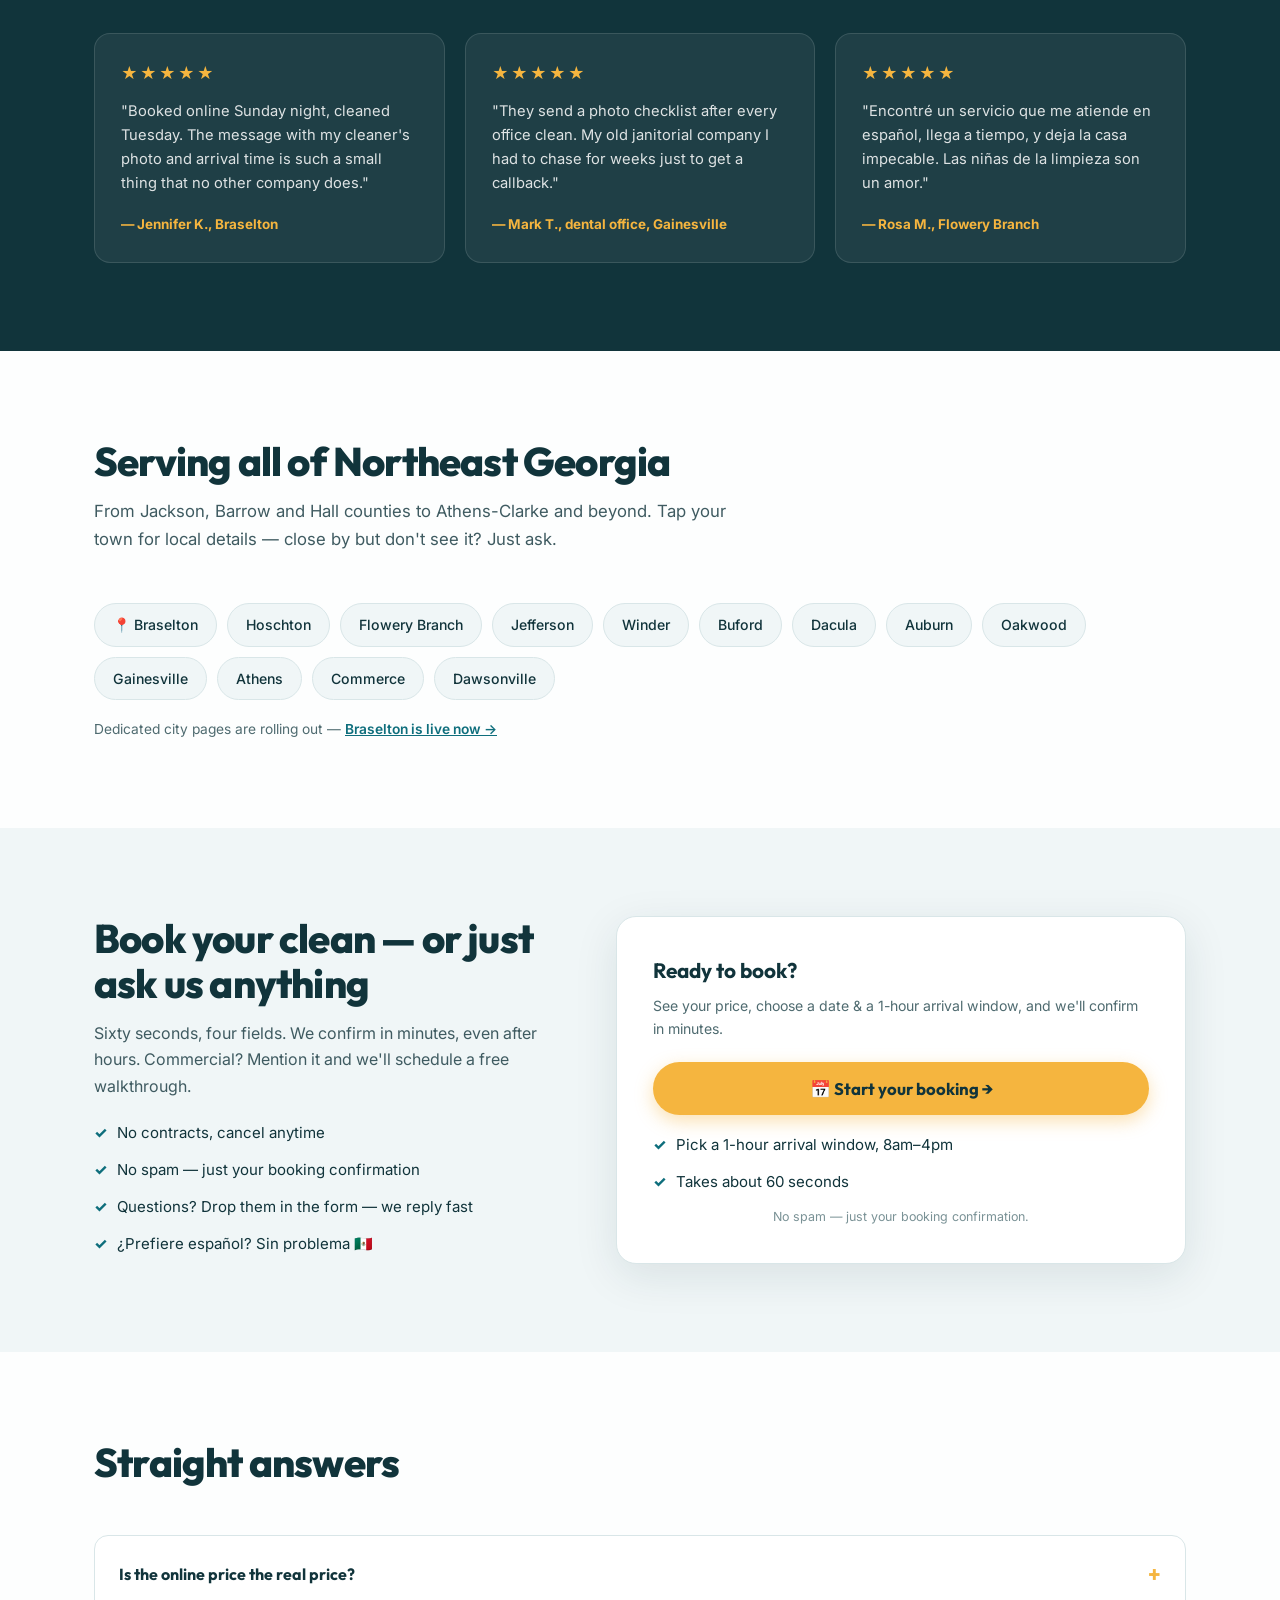
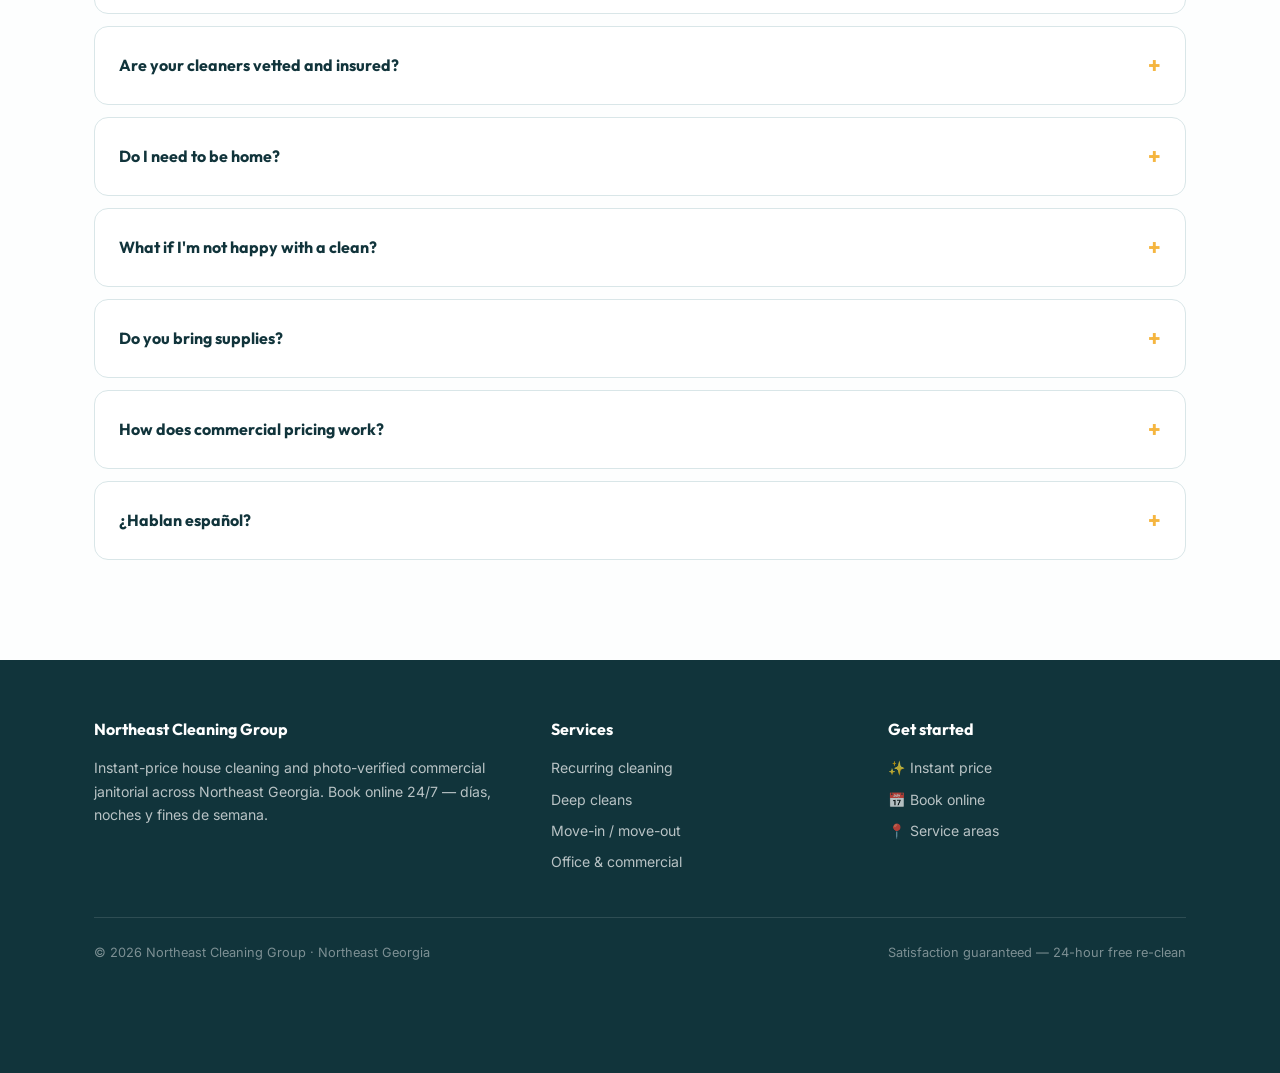
==== commit 671627d8: "Add booking popup (date + 1-hour arrival windows) and raise pricing 30% - booking.js: shared booking" ====
--- a/index.html
+++ b/index.html
@@ -84,7 +84,7 @@
           {"@type":"Offer","itemOffered":{"@type":"Service","name":"Recurring House Cleaning"}},
           {"@type":"Offer","itemOffered":{"@type":"Service","name":"Deep Cleaning"}},
           {"@type":"Offer","itemOffered":{"@type":"Service","name":"Move-In / Move-Out Cleaning"}},
-          {"@type":"Offer","itemOffered":{"@type":"Service","name":"Commercial &amp; Office Cleaning"}}
+          {"@type":"Offer","itemOffered":{"@type":"Service","name":"Commercial & Office Cleaning"}}
         ]
       },
       "sameAs": []
@@ -190,7 +190,7 @@
       </div>
       <div class="price-output">
         <span>Estimated per visit</span>
-        <b id="priceVal">$150–180</b>
+        <b id="priceVal">$255–305</b>
       </div>
       <a href="#book" class="btn btn-primary submit-btn">Book this clean →</a>
       <p class="pc-note">Final price confirmed before your first visit. No surprises, no upsells at the door.</p>
@@ -237,7 +237,7 @@
           <li><span class="check">✓</span> Photo checklist sent after each clean</li>
           <li><span class="check">✓</span> One invoice, net-30 available</li>
         </ul>
-        <a href="#book" class="btn btn-sun">Request a walkthrough</a>
+        <a href="#book" class="btn btn-sun" data-service="Commercial / office">Request a walkthrough</a>
       </div>
     </div>
   </div>
@@ -382,50 +382,17 @@
         <li><span class="check">✓</span> ¿Prefiere español? Sin problema 🇲🇽</li>
       </ul>
     </div>
-    <!-- ============================================================
-         LEAD CAPTURE: This form posts to your CRM/automation tool.
-         To connect GoHighLevel (or Zapier/Make), set GHL_WEBHOOK_URL
-         in the <script> at the bottom of this file to your inbound
-         webhook URL. Recommended automations on submit:
-         1. Instant confirmation message with booking link
-         2. Pipeline: New Lead -> Booked -> Cleaned -> Review Request -> Recurring
-         ============================================================ -->
-    <form class="quote-form" id="leadForm" onsubmit="handleSubmit(event)">
-      <h3>Get confirmed in minutes</h3>
-      <p class="form-sub">✦ Average response time today: <b>3 minutes</b></p>
-      <div class="form-row">
-        <div class="form-group">
-          <label for="name">Name</label>
-          <input type="text" id="name" name="name" placeholder="Your name" required autocomplete="name">
-        </div>
-        <div class="form-group">
-          <label for="phone">Mobile number</label>
-          <input type="tel" id="phone" name="phone" placeholder="(470) 555-0123" required autocomplete="tel">
-        </div>
-      </div>
-      <div class="form-row">
-        <div class="form-group">
-          <label for="type">Service type</label>
-          <select id="type" name="type" required>
-            <option value="">Choose one…</option>
-            <option>Recurring home cleaning</option>
-            <option>One-time deep clean</option>
-            <option>Move-in / move-out</option>
-            <option>Commercial / office</option>
-          </select>
-        </div>
-        <div class="form-group">
-          <label for="zip">Zip code</label>
-          <input type="text" id="zip" name="zip" placeholder="30517" required inputmode="numeric" autocomplete="postal-code">
-        </div>
-      </div>
-      <div class="form-group">
-        <label for="notes">Anything we should know? <span style="font-weight:400;color:#7A9296">(optional)</span></label>
-        <textarea id="notes" name="notes" rows="2" placeholder="Pets, gate codes, preferred days…"></textarea>
-      </div>
-      <button type="submit" class="btn btn-sun submit-btn">Confirm my spot →</button>
-      <p class="form-note">By submitting you agree to receive a booking confirmation. No marketing spam, ever.</p>
-    </form>
+    <!-- Booking is handled by the popup in booking.js (any [data-book] or #book link opens it). -->
+    <div class="quote-form" id="bookLauncher">
+      <h3>Ready to book?</h3>
+      <p class="form-sub">See your price, choose a date &amp; a 1-hour arrival window, and we'll confirm in minutes.</p>
+      <button type="button" class="btn btn-sun submit-btn" data-book>📅 Start your booking →</button>
+      <ul class="quote-bullets" style="margin-top:18px">
+        <li><span class="check">✓</span> Pick a 1-hour arrival window, 8am–4pm</li>
+        <li><span class="check">✓</span> Takes about 60 seconds</li>
+      </ul>
+      <p class="form-note">No spam — just your booking confirmation.</p>
+    </div>
   </div>
 </section>
 
@@ -501,7 +468,7 @@
 <script>
 // ===== Instant price calculator =====
 let freqMult = 1;
-const BASE = 95, PER_BED = 22, PER_BATH = 18;
+const BASE = 123.5, PER_BED = 28.6, PER_BATH = 23.4;  // base pricing +30%
 function setFreq(el){
   document.querySelectorAll('.freq-pill').forEach(p=>p.classList.remove('active'));
   el.classList.add('active');
@@ -517,27 +484,8 @@
   document.getElementById('priceVal').textContent = '$'+lo+'–'+hi;
 }
 calcPrice();
-
-// ===== Lead form =====
-function handleSubmit(e){
-  e.preventDefault();
-  // ===========================================================
-  // CRM WEBHOOK: replace the URL below with your GoHighLevel
-  // inbound webhook (Automation > Workflows > Inbound Webhook),
-  // or a Zapier/Make webhook. Left blank, the form still shows
-  // the success state but does not send data anywhere.
-  // ===========================================================
-  const GHL_WEBHOOK_URL = "REPLACE_WITH_YOUR_GHL_WEBHOOK_URL";
-  const form = e.target;
-  const data = Object.fromEntries(new FormData(form));
-  data.estimated_price = (document.getElementById('priceVal')||{}).textContent || '';
-  data.page = location.pathname;
-  if(GHL_WEBHOOK_URL.startsWith("http")){
-    fetch(GHL_WEBHOOK_URL,{method:"POST",headers:{"Content-Type":"application/json"},body:JSON.stringify(data)}).catch(()=>{});
-  }
-  form.innerHTML = '<h3>✅ You\'re in, '+(data.name||'neighbor')+'!</h3><p class="form-sub">Watch for your confirmation — we\'ll lock in your booking in just a few minutes.</p>';
-}
 </script>
+<script src="booking.js"></script>
 
 </body>
 </html>
--- a/styles.css
+++ b/styles.css
@@ -190,3 +190,59 @@
   section{padding:64px 0}
   .hero{padding:56px 0 70px}
 }
+
+/* ===== Booking modal ===== */
+.modal-overlay{position:fixed;inset:0;background:rgba(17,52,59,.55);backdrop-filter:blur(3px);z-index:1000;display:none;align-items:flex-start;justify-content:center;padding:24px 16px;overflow-y:auto}
+.modal-overlay.open{display:flex}
+body.modal-lock{overflow:hidden}
+.modal{background:#fff;border-radius:20px;max-width:560px;width:100%;margin:auto;box-shadow:0 24px 70px rgba(17,52,59,.30);position:relative}
+.modal-head{display:flex;align-items:flex-start;justify-content:space-between;gap:16px;padding:24px 26px 0}
+.modal-head h3{font-family:var(--font-display);font-size:1.35rem;font-weight:800;letter-spacing:-.02em}
+.modal-head p{font-size:.86rem;color:#4F6B70;margin-top:3px}
+.modal-price{margin-top:9px;background:var(--mist);color:var(--teal);font-weight:700;font-size:.82rem;padding:5px 12px;border-radius:50px}
+.modal-close{background:var(--mist);border:none;width:36px;height:36px;border-radius:50%;font-size:1.3rem;line-height:1;cursor:pointer;color:var(--ink);flex-shrink:0}
+.modal-close:hover{background:var(--line)}
+.steps-ind{display:flex;gap:8px;margin:16px 26px 0}
+.steps-ind .si{flex:1;height:5px;border-radius:5px;background:var(--line);transition:background .2s}
+.steps-ind .si.active{background:var(--teal)}
+.modal-body{padding:18px 26px 26px}
+.step-pane{display:none}
+.step-pane.active{display:block}
+.field{display:flex;flex-direction:column;gap:6px;margin-bottom:13px}
+.field label{font-size:.8rem;font-weight:700}
+.field .req{color:#C2410C}
+.field-row{display:grid;grid-template-columns:1fr 1fr;gap:13px}
+.input-invalid{border-color:#E0612F !important;box-shadow:0 0 0 1px #E0612F}
+.field-err{color:#C2410C;font-size:.8rem;font-weight:600;margin:4px 0 12px;display:none}
+.field-err.show{display:block}
+.modal-actions{display:flex;gap:12px;margin-top:8px}
+.modal-actions .btn{flex:1;justify-content:center}
+.cal{border:1px solid var(--line);border-radius:14px;padding:14px 16px;margin-bottom:16px}
+.cal-head{display:flex;align-items:center;justify-content:space-between;margin-bottom:10px}
+.cal-head b{font-family:var(--font-display);font-size:1rem}
+.cal-nav{background:var(--mist);border:none;width:32px;height:32px;border-radius:8px;cursor:pointer;font-size:1.1rem;color:var(--ink)}
+.cal-nav:hover:not(:disabled){background:var(--line)}
+.cal-nav:disabled{opacity:.35;cursor:not-allowed}
+.cal-grid{display:grid;grid-template-columns:repeat(7,1fr);gap:4px}
+.cal-dow{text-align:center;font-size:.7rem;font-weight:700;color:#7A9296;padding:4px 0}
+.cal-day{aspect-ratio:1;border:none;background:transparent;border-radius:9px;font-size:.9rem;font-weight:600;color:var(--ink);cursor:pointer;font-family:var(--font-body)}
+.cal-day:hover:not(:disabled):not(.empty){background:var(--mist)}
+.cal-day.empty{visibility:hidden}
+.cal-day:disabled{color:#C7D5D8;cursor:not-allowed}
+.cal-day.selected{background:var(--teal);color:#fff}
+.cal-day.today:not(.selected){box-shadow:inset 0 0 0 1.5px var(--teal)}
+.slots-label{font-size:.82rem;font-weight:700;margin-bottom:10px}
+.slots-empty{font-size:.84rem;color:#7A9296;padding:6px 0 4px}
+.slots{display:grid;grid-template-columns:1fr 1fr;gap:8px}
+.slot{border:1.5px solid var(--line);background:#fff;border-radius:10px;padding:11px 8px;font-size:.84rem;font-weight:600;cursor:pointer;color:var(--ink);text-align:center;font-family:var(--font-body)}
+.slot:hover{border-color:var(--teal)}
+.slot.selected{background:var(--teal);color:#fff;border-color:var(--teal)}
+.modal-success{text-align:center;padding:14px 8px 20px}
+.modal-success .tick{width:60px;height:60px;border-radius:50%;background:var(--teal);color:#fff;font-size:1.8rem;display:flex;align-items:center;justify-content:center;margin:0 auto 16px}
+.modal-success h3{font-family:var(--font-display);font-size:1.4rem;margin-bottom:8px}
+.modal-success p{color:#4F6B70;font-size:.95rem;max-width:400px;margin:0 auto}
+@media(max-width:600px){
+  .modal-head{padding:20px 18px 0}
+  .modal-body{padding:16px 18px 22px}
+  .steps-ind{margin:14px 18px 0}
+}
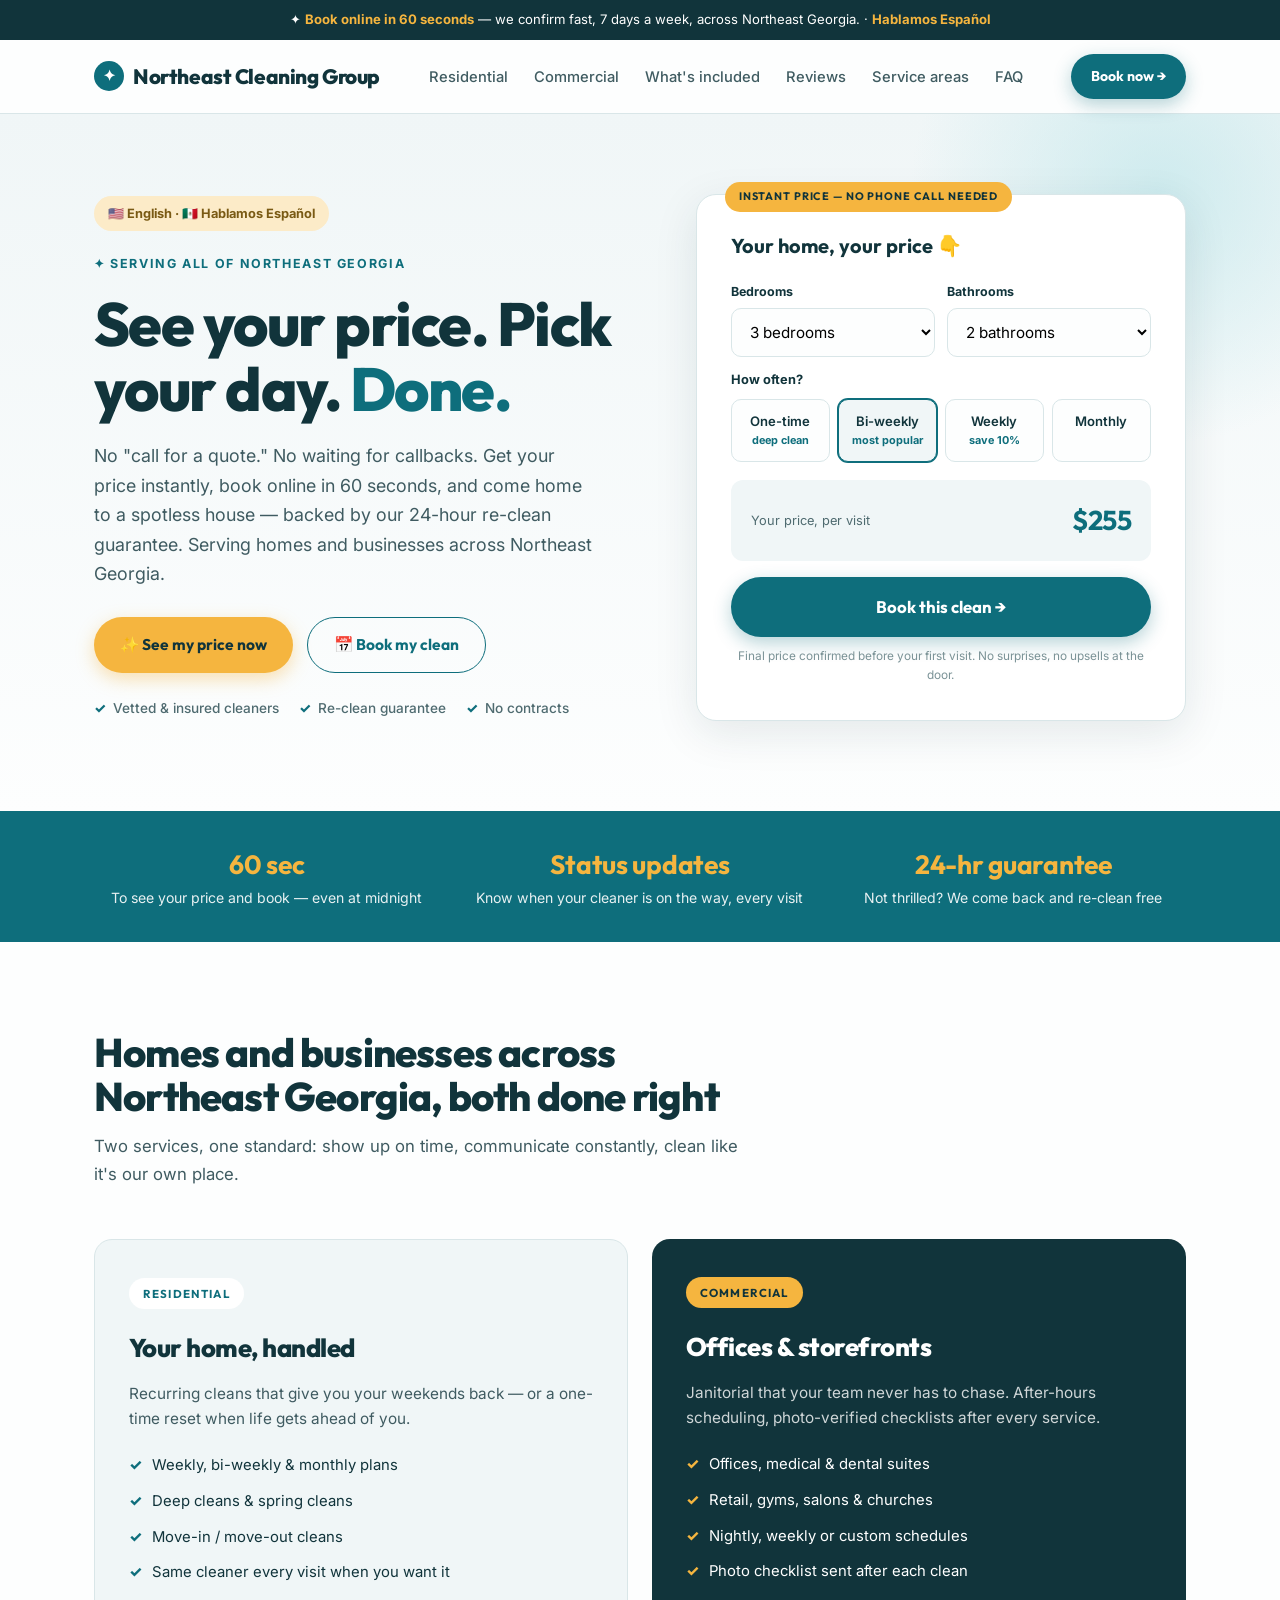
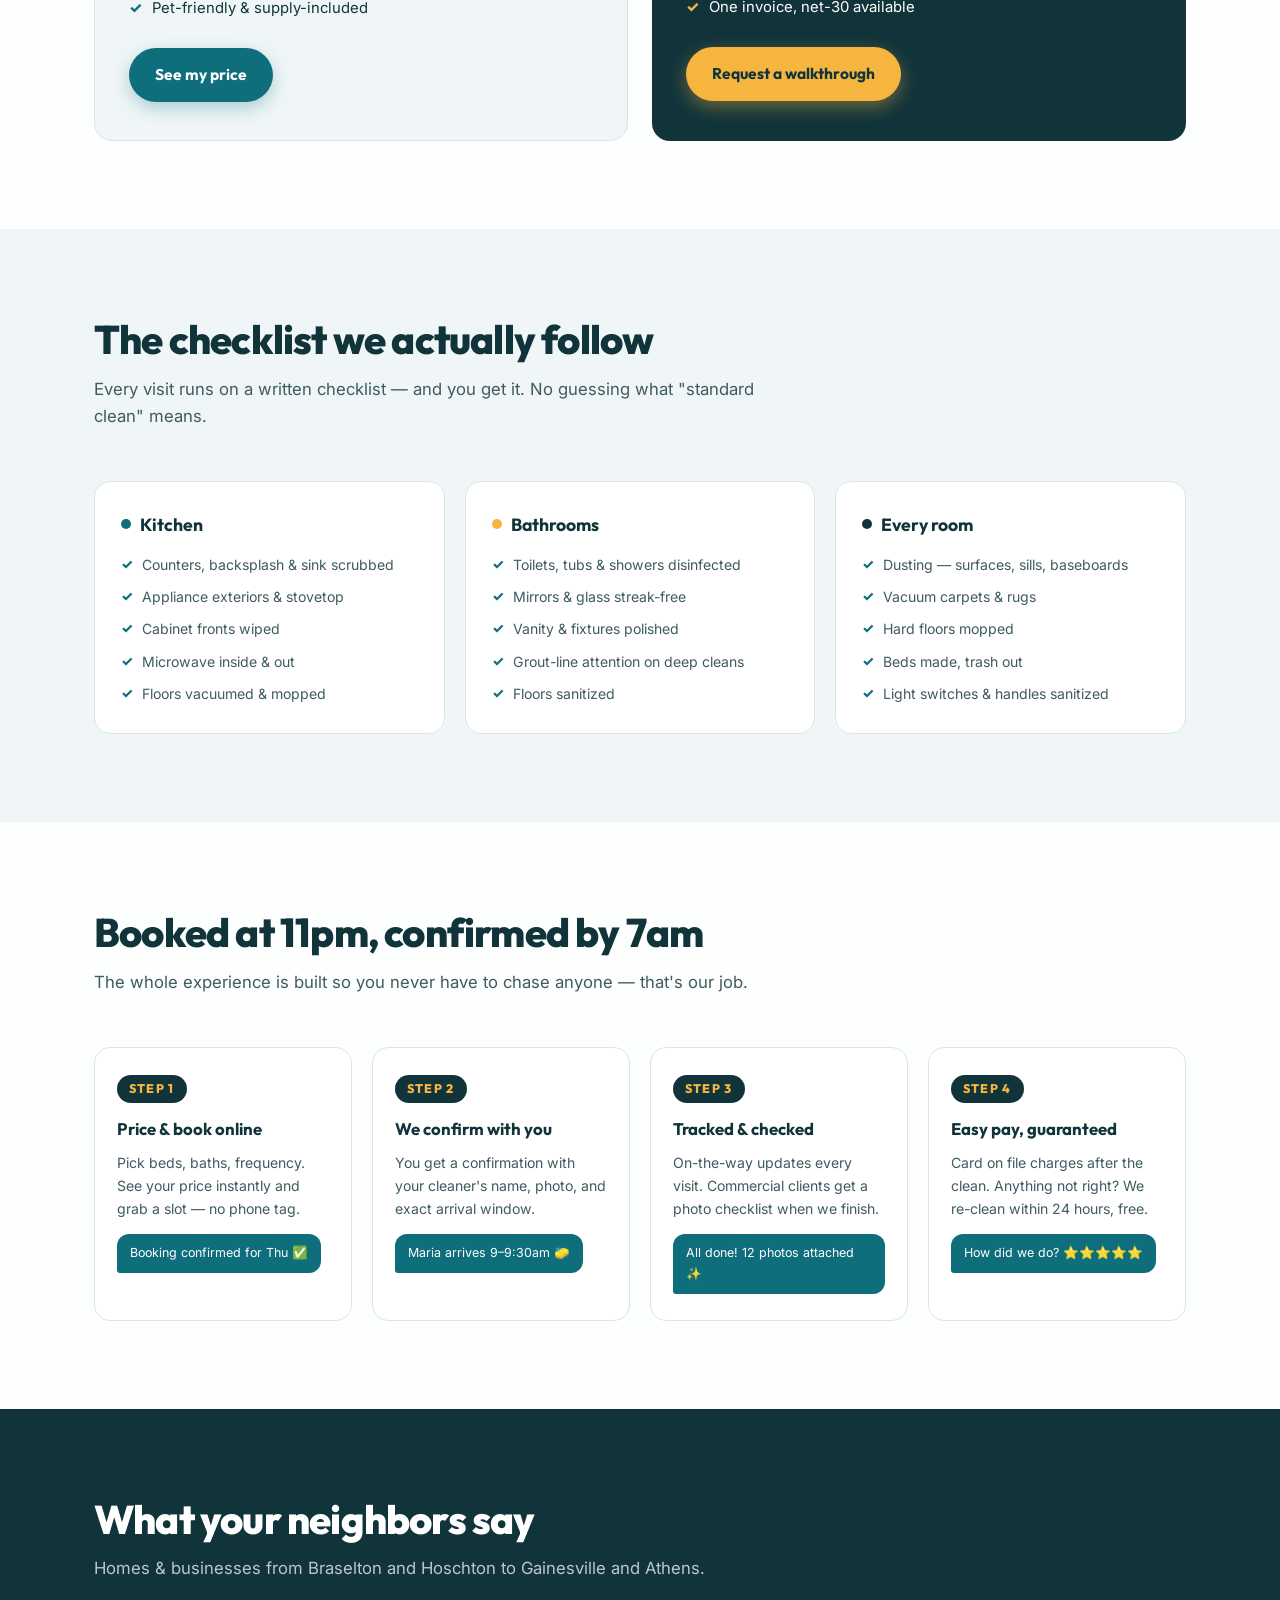
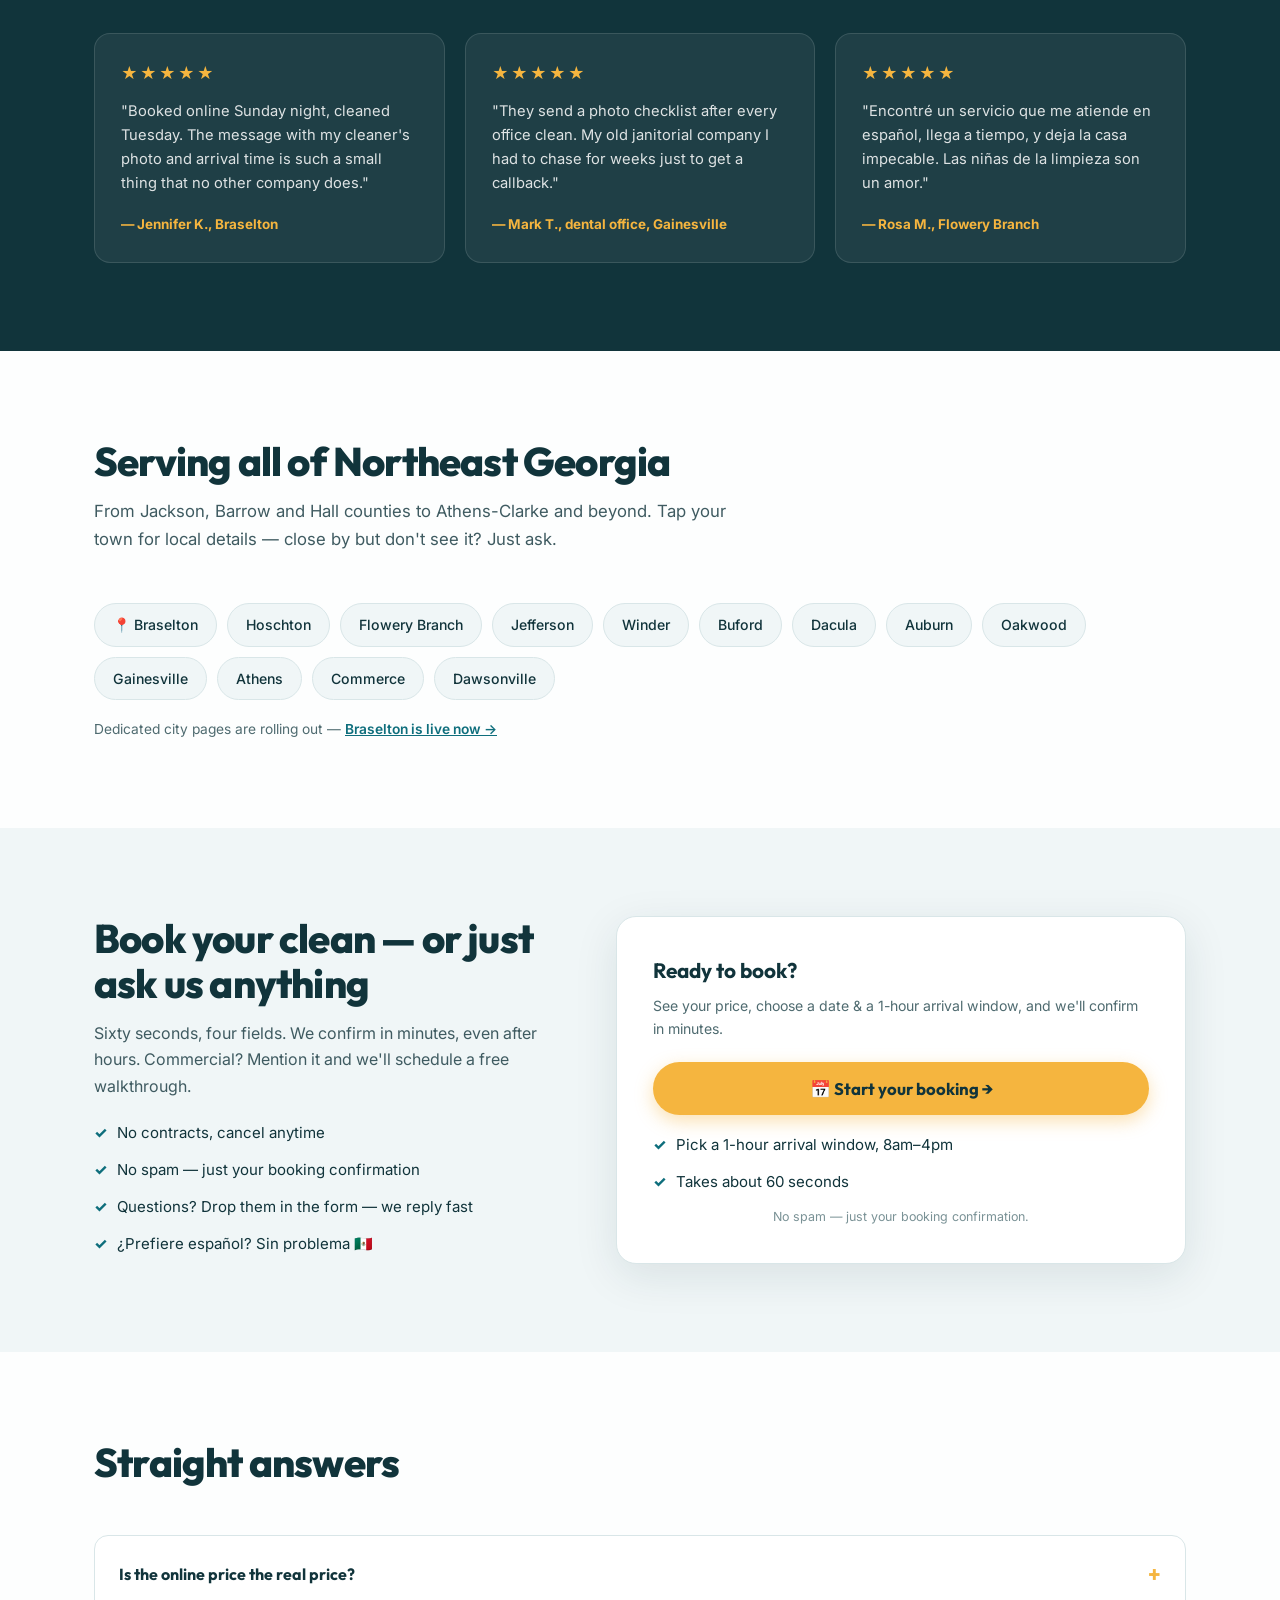
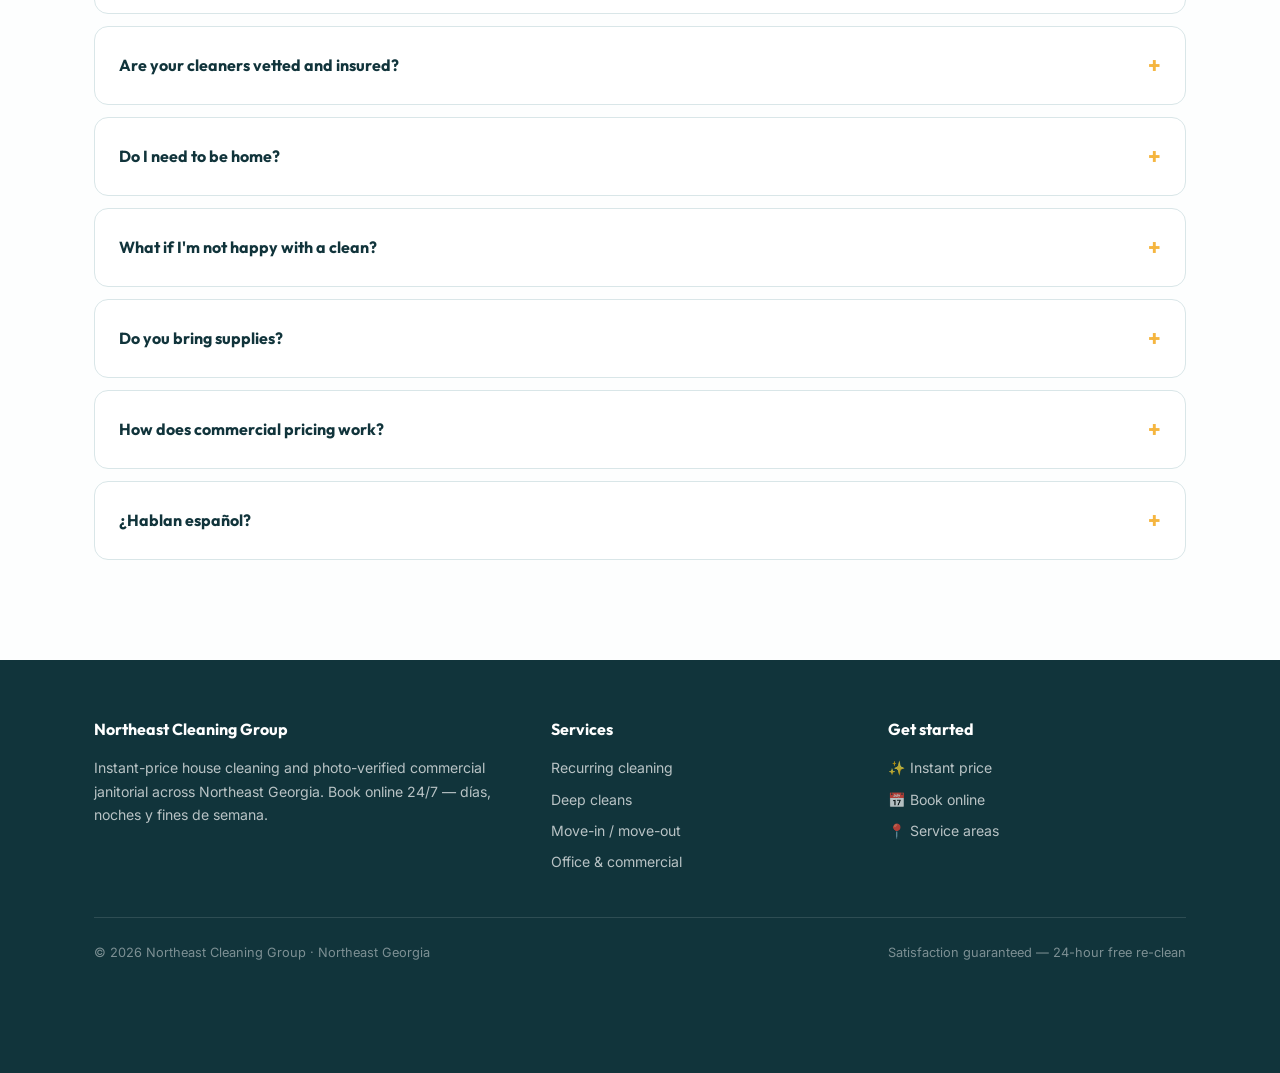
==== commit fefe87ad: "Show exact price (not a range) and add a pre-booking cleaning disclaimer - Calculator now displays a" ====
--- a/index.html
+++ b/index.html
@@ -189,8 +189,8 @@
         <div class="freq-pill" data-mult="1.15" onclick="setFreq(this)">Monthly<small>&nbsp;</small></div>
       </div>
       <div class="price-output">
-        <span>Estimated per visit</span>
-        <b id="priceVal">$255–305</b>
+        <span>Your price, per visit</span>
+        <b id="priceVal">$255</b>
       </div>
       <a href="#book" class="btn btn-primary submit-btn">Book this clean →</a>
       <p class="pc-note">Final price confirmed before your first visit. No surprises, no upsells at the door.</p>
@@ -479,9 +479,8 @@
   const beds = parseInt(document.getElementById('beds').value);
   const baths = parseInt(document.getElementById('baths').value);
   const base = (BASE + beds*PER_BED + baths*PER_BATH) * freqMult;
-  const lo = Math.round(base/5)*5;
-  const hi = Math.round(base*1.2/5)*5;
-  document.getElementById('priceVal').textContent = '$'+lo+'–'+hi;
+  const price = Math.round(base/5)*5;
+  document.getElementById('priceVal').textContent = '$'+price;
 }
 calcPrice();
 </script>
--- a/styles.css
+++ b/styles.css
@@ -237,6 +237,13 @@
 .slot{border:1.5px solid var(--line);background:#fff;border-radius:10px;padding:11px 8px;font-size:.84rem;font-weight:600;cursor:pointer;color:var(--ink);text-align:center;font-family:var(--font-body)}
 .slot:hover{border-color:var(--teal)}
 .slot.selected{background:var(--teal);color:#fff;border-color:var(--teal)}
+.disclaimer{background:var(--mist);border:1px solid var(--line);border-radius:12px;padding:14px 16px;margin:18px 0 12px;font-size:.79rem;color:#3F5B61;max-height:172px;overflow-y:auto}
+.disclaimer h4{font-family:var(--font-display);font-size:.9rem;color:var(--ink);margin-bottom:9px}
+.disclaimer ul{list-style:none;display:flex;flex-direction:column;gap:6px;margin:0 0 8px}
+.disclaimer li{display:flex;gap:8px;align-items:flex-start}
+.disclaimer li::before{content:"✕";color:#C2410C;font-weight:800;flex-shrink:0}
+.agree{display:flex;gap:10px;align-items:flex-start;margin-bottom:12px;font-size:.86rem;font-weight:600;color:var(--ink);cursor:pointer}
+.agree input{width:auto;margin-top:3px;flex-shrink:0}
 .modal-success{text-align:center;padding:14px 8px 20px}
 .modal-success .tick{width:60px;height:60px;border-radius:50%;background:var(--teal);color:#fff;font-size:1.8rem;display:flex;align-items:center;justify-content:center;margin:0 auto 16px}
 .modal-success h3{font-family:var(--font-display);font-size:1.4rem;margin-bottom:8px}
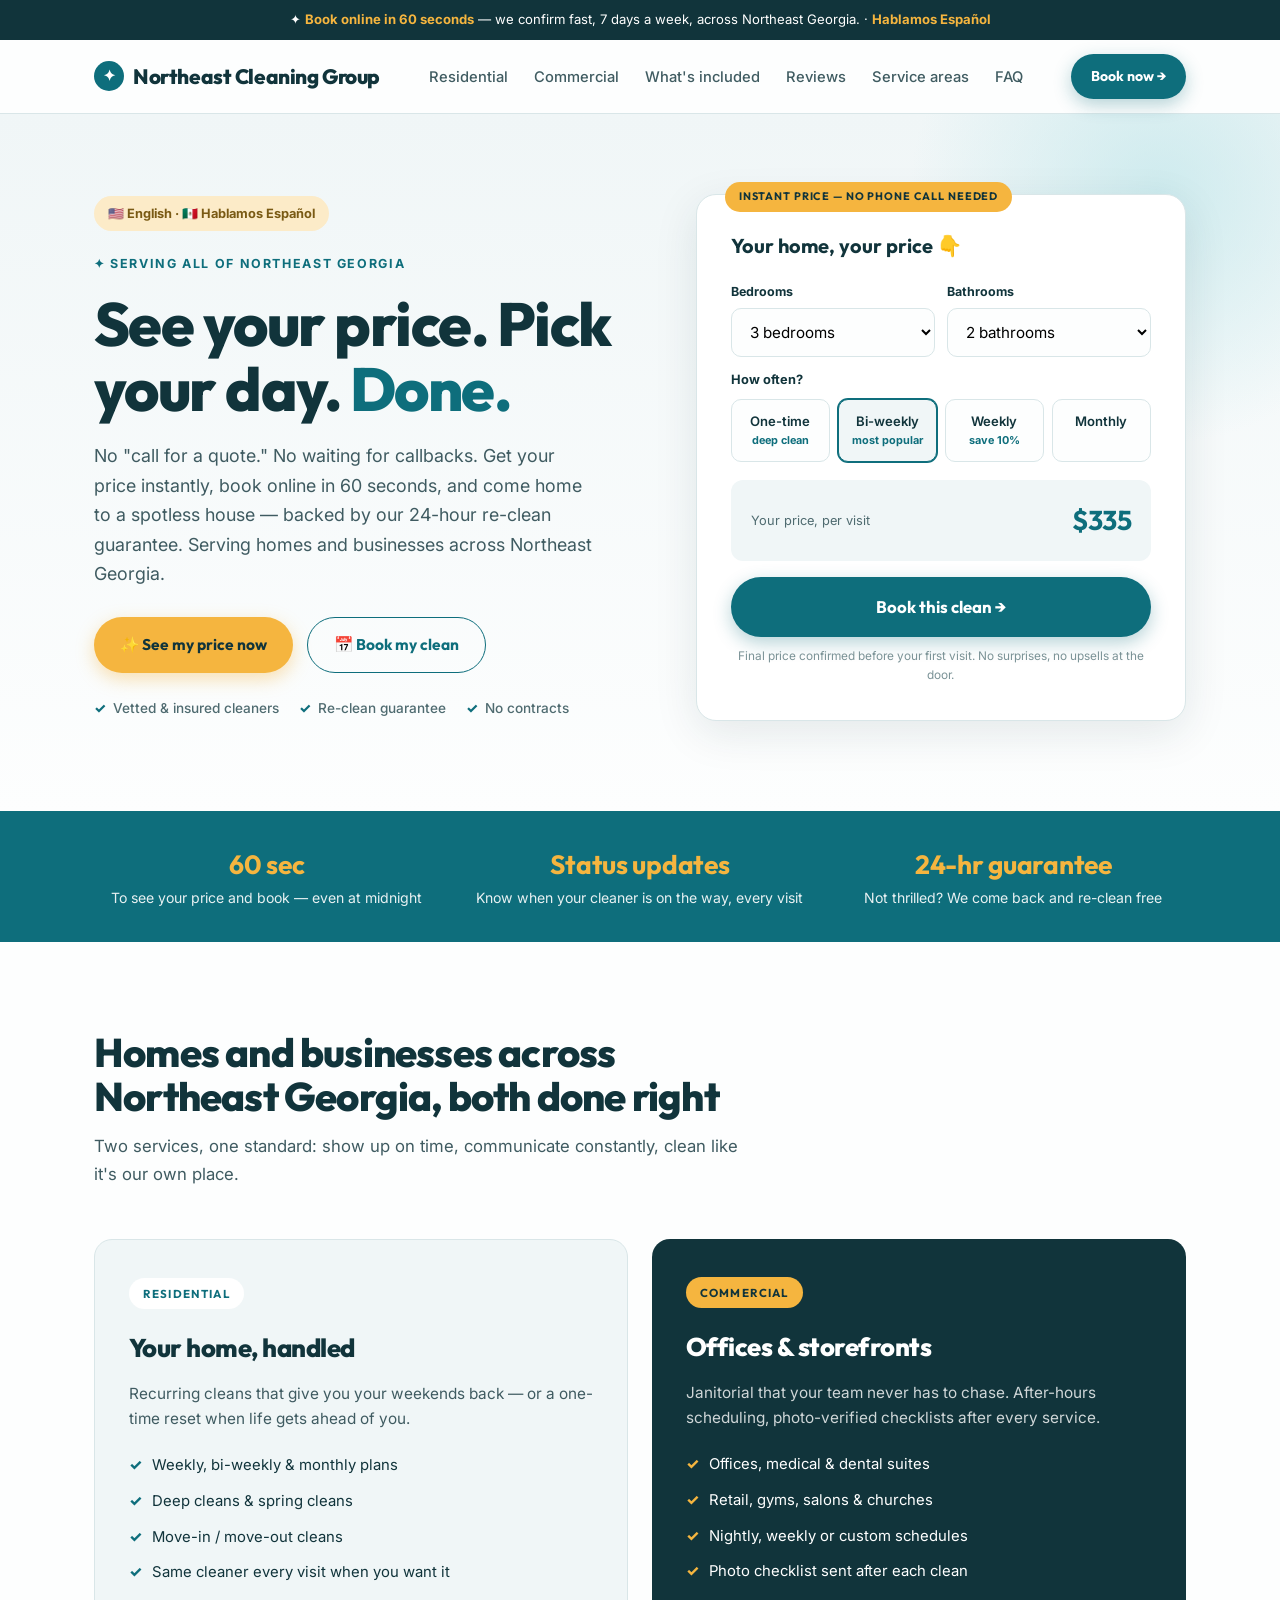
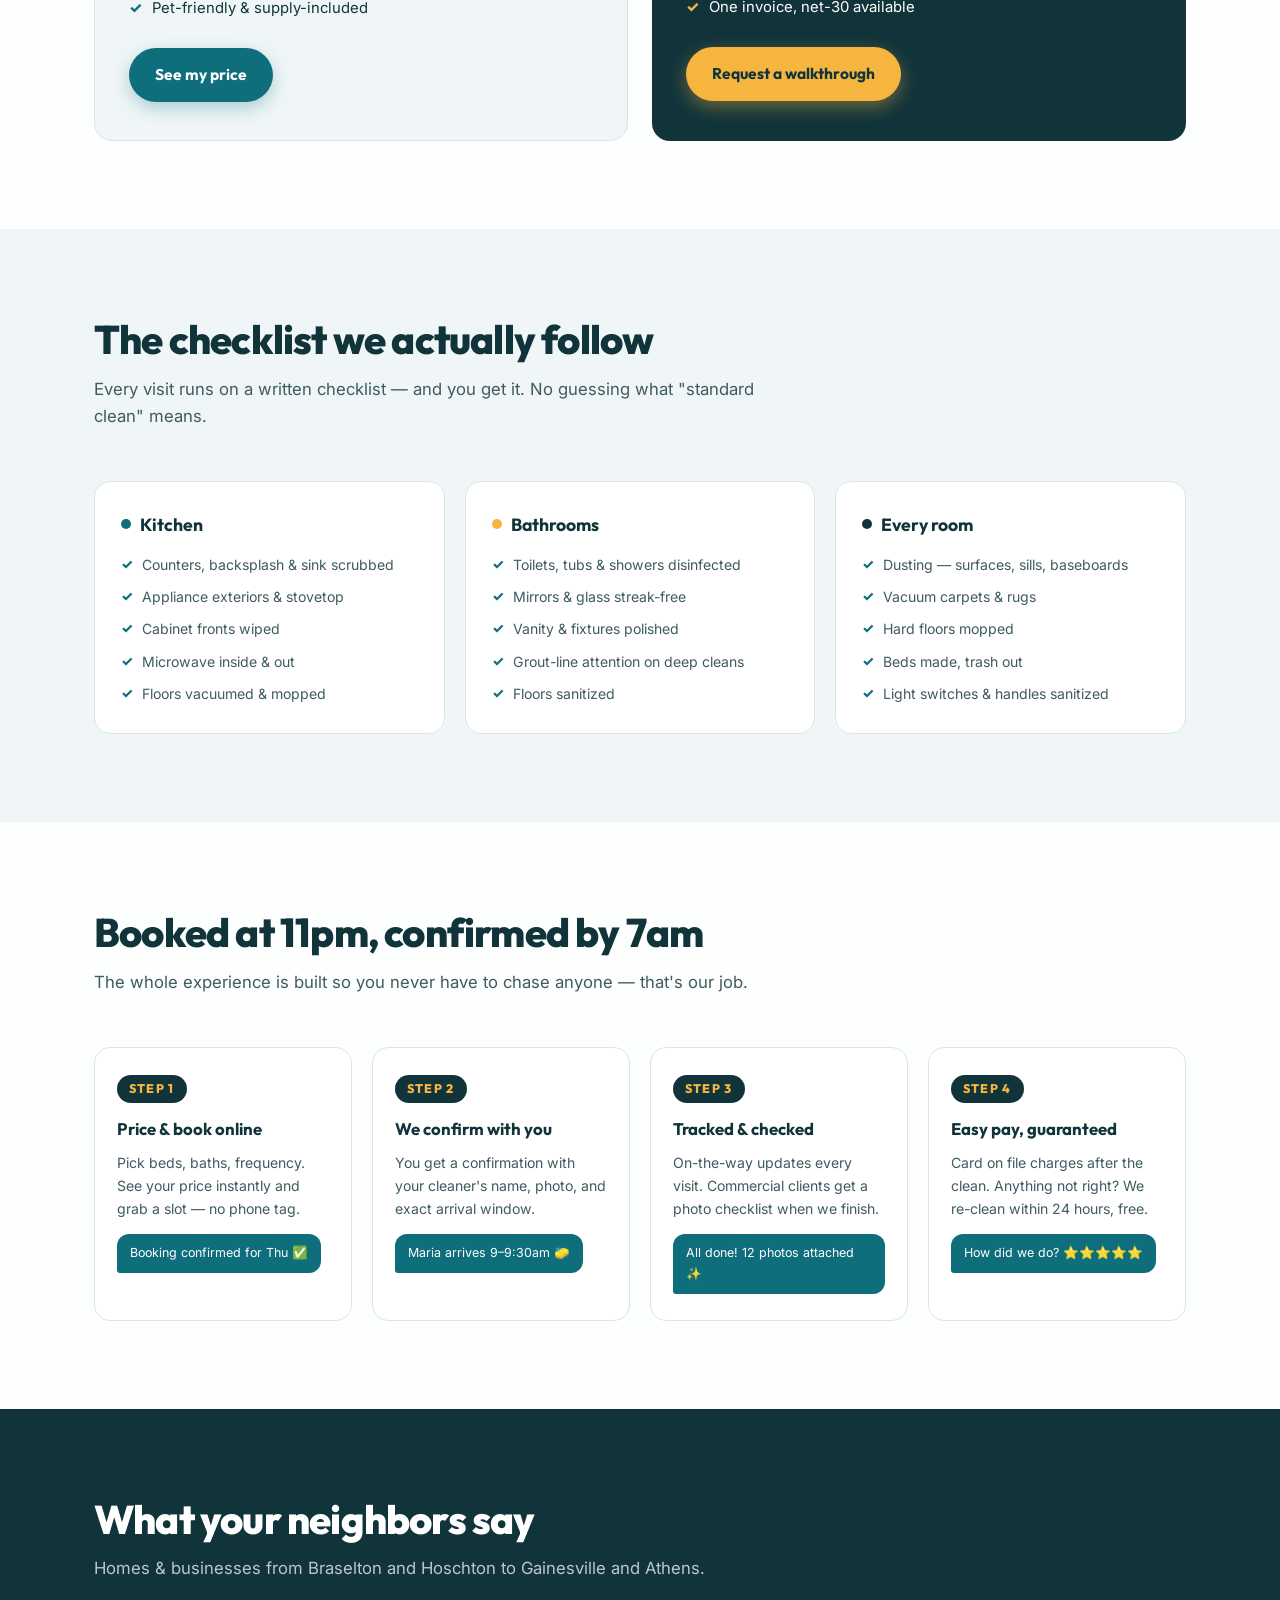
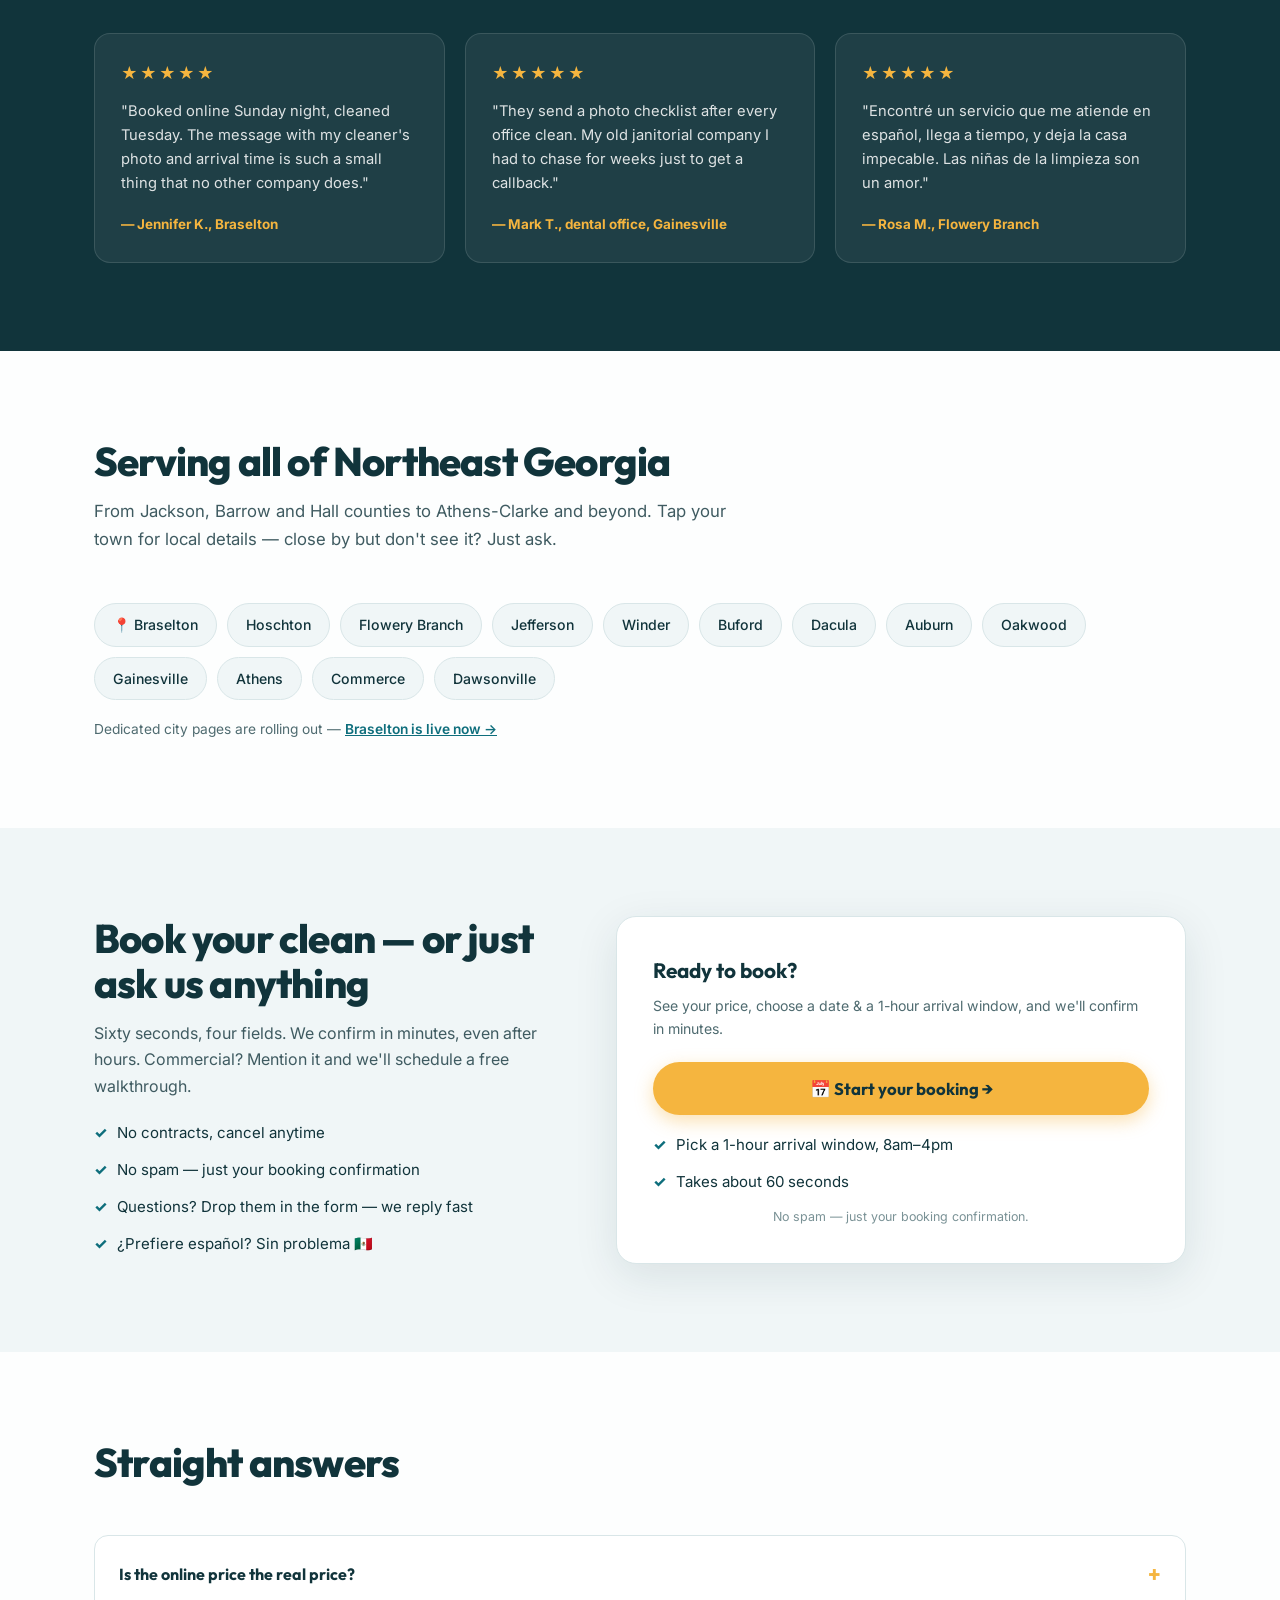
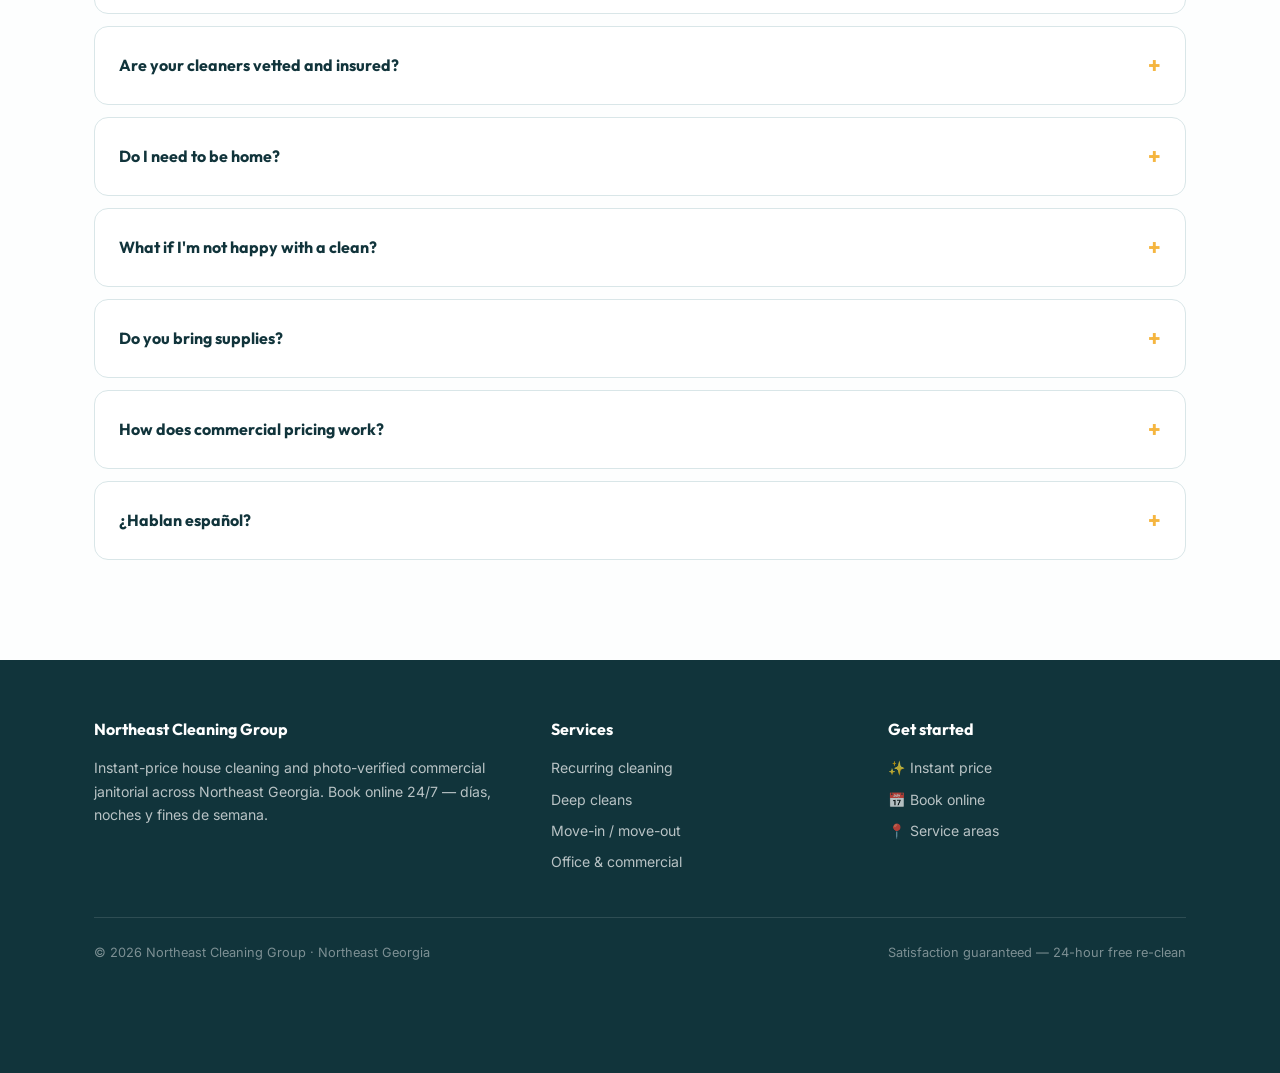
==== commit 260f692d: "Replace disclaimer with paid add-ons; raise base pricing another 30% - Remove the "standard cleaning" ====
--- a/index.html
+++ b/index.html
@@ -190,7 +190,7 @@
       </div>
       <div class="price-output">
         <span>Your price, per visit</span>
-        <b id="priceVal">$255</b>
+        <b id="priceVal">$335</b>
       </div>
       <a href="#book" class="btn btn-primary submit-btn">Book this clean →</a>
       <p class="pc-note">Final price confirmed before your first visit. No surprises, no upsells at the door.</p>
@@ -468,7 +468,7 @@
 <script>
 // ===== Instant price calculator =====
 let freqMult = 1;
-const BASE = 123.5, PER_BED = 28.6, PER_BATH = 23.4;  // base pricing +30%
+const BASE = 160.55, PER_BED = 37.18, PER_BATH = 30.42;  // base rates (raised +30%)
 function setFreq(el){
   document.querySelectorAll('.freq-pill').forEach(p=>p.classList.remove('active'));
   el.classList.add('active');
--- a/styles.css
+++ b/styles.css
@@ -237,13 +237,20 @@
 .slot{border:1.5px solid var(--line);background:#fff;border-radius:10px;padding:11px 8px;font-size:.84rem;font-weight:600;cursor:pointer;color:var(--ink);text-align:center;font-family:var(--font-body)}
 .slot:hover{border-color:var(--teal)}
 .slot.selected{background:var(--teal);color:#fff;border-color:var(--teal)}
-.disclaimer{background:var(--mist);border:1px solid var(--line);border-radius:12px;padding:14px 16px;margin:18px 0 12px;font-size:.79rem;color:#3F5B61;max-height:172px;overflow-y:auto}
-.disclaimer h4{font-family:var(--font-display);font-size:.9rem;color:var(--ink);margin-bottom:9px}
-.disclaimer ul{list-style:none;display:flex;flex-direction:column;gap:6px;margin:0 0 8px}
-.disclaimer li{display:flex;gap:8px;align-items:flex-start}
-.disclaimer li::before{content:"✕";color:#C2410C;font-weight:800;flex-shrink:0}
-.agree{display:flex;gap:10px;align-items:flex-start;margin-bottom:12px;font-size:.86rem;font-weight:600;color:var(--ink);cursor:pointer}
-.agree input{width:auto;margin-top:3px;flex-shrink:0}
+.addons-head{font-size:.85rem;font-weight:700;margin:18px 0 10px}
+.addons-head span{color:#7A9296;font-weight:500}
+.addons{display:flex;flex-direction:column;gap:8px}
+.addon{display:flex;align-items:center;gap:11px;width:100%;text-align:left;border:1.5px solid var(--line);background:#fff;border-radius:10px;padding:11px 14px;cursor:pointer;font-family:var(--font-body);color:var(--ink)}
+.addon:hover{border-color:var(--teal)}
+.addon.selected{border-color:var(--teal);background:var(--mist)}
+.addon-check{width:20px;height:20px;border-radius:6px;border:1.5px solid var(--line);flex-shrink:0;position:relative;background:#fff}
+.addon.selected .addon-check{background:var(--teal);border-color:var(--teal)}
+.addon.selected .addon-check::after{content:"✓";position:absolute;color:#fff;font-size:.8rem;font-weight:800;top:50%;left:50%;transform:translate(-50%,-50%)}
+.addon-label{flex:1;font-size:.88rem;font-weight:600}
+.addon-price{font-weight:800;color:var(--teal);font-size:.88rem}
+.bk-total{display:flex;align-items:center;justify-content:space-between;margin:18px 0 12px;padding:13px 16px;background:var(--ink);color:#fff;border-radius:12px}
+.bk-total span{font-size:.9rem;font-weight:600}
+.bk-total b{font-family:var(--font-display);font-size:1.4rem;color:var(--sun)}
 .modal-success{text-align:center;padding:14px 8px 20px}
 .modal-success .tick{width:60px;height:60px;border-radius:50%;background:var(--teal);color:#fff;font-size:1.8rem;display:flex;align-items:center;justify-content:center;margin:0 auto 16px}
 .modal-success h3{font-family:var(--font-display);font-size:1.4rem;margin-bottom:8px}
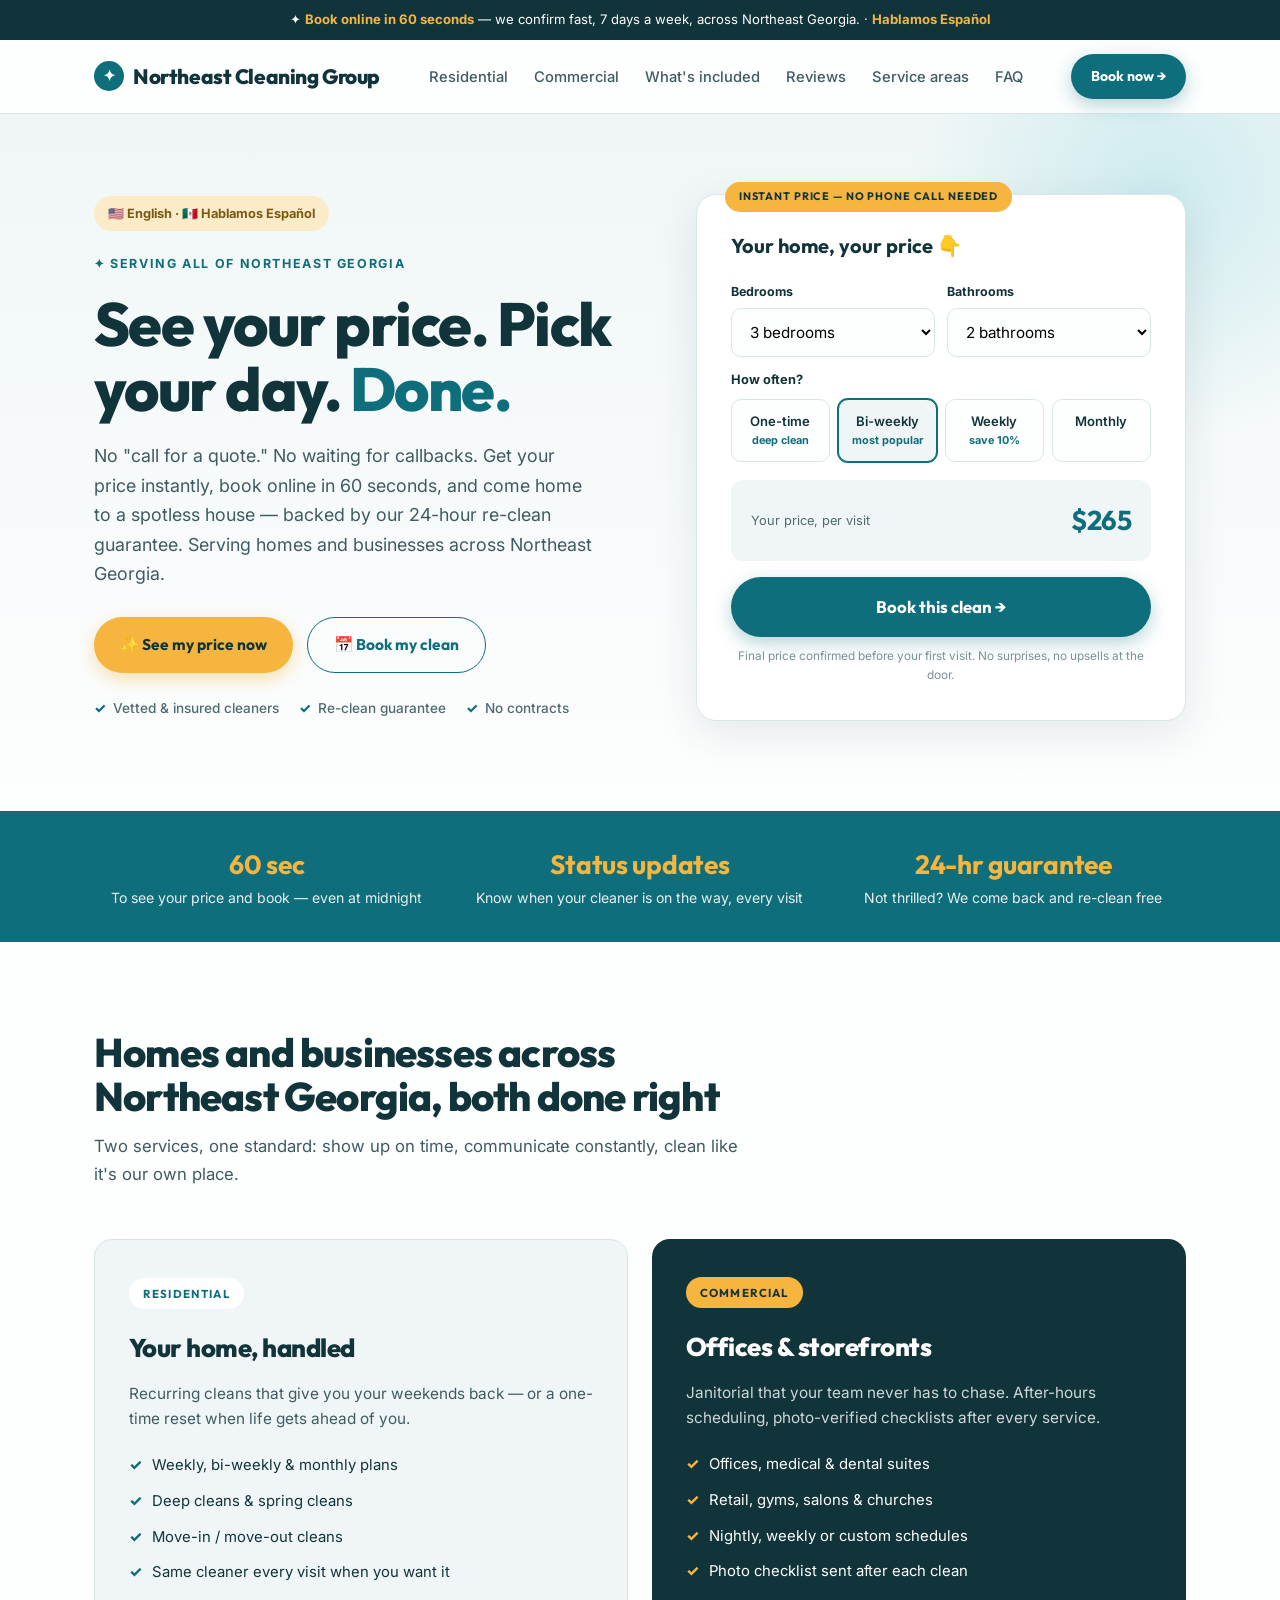
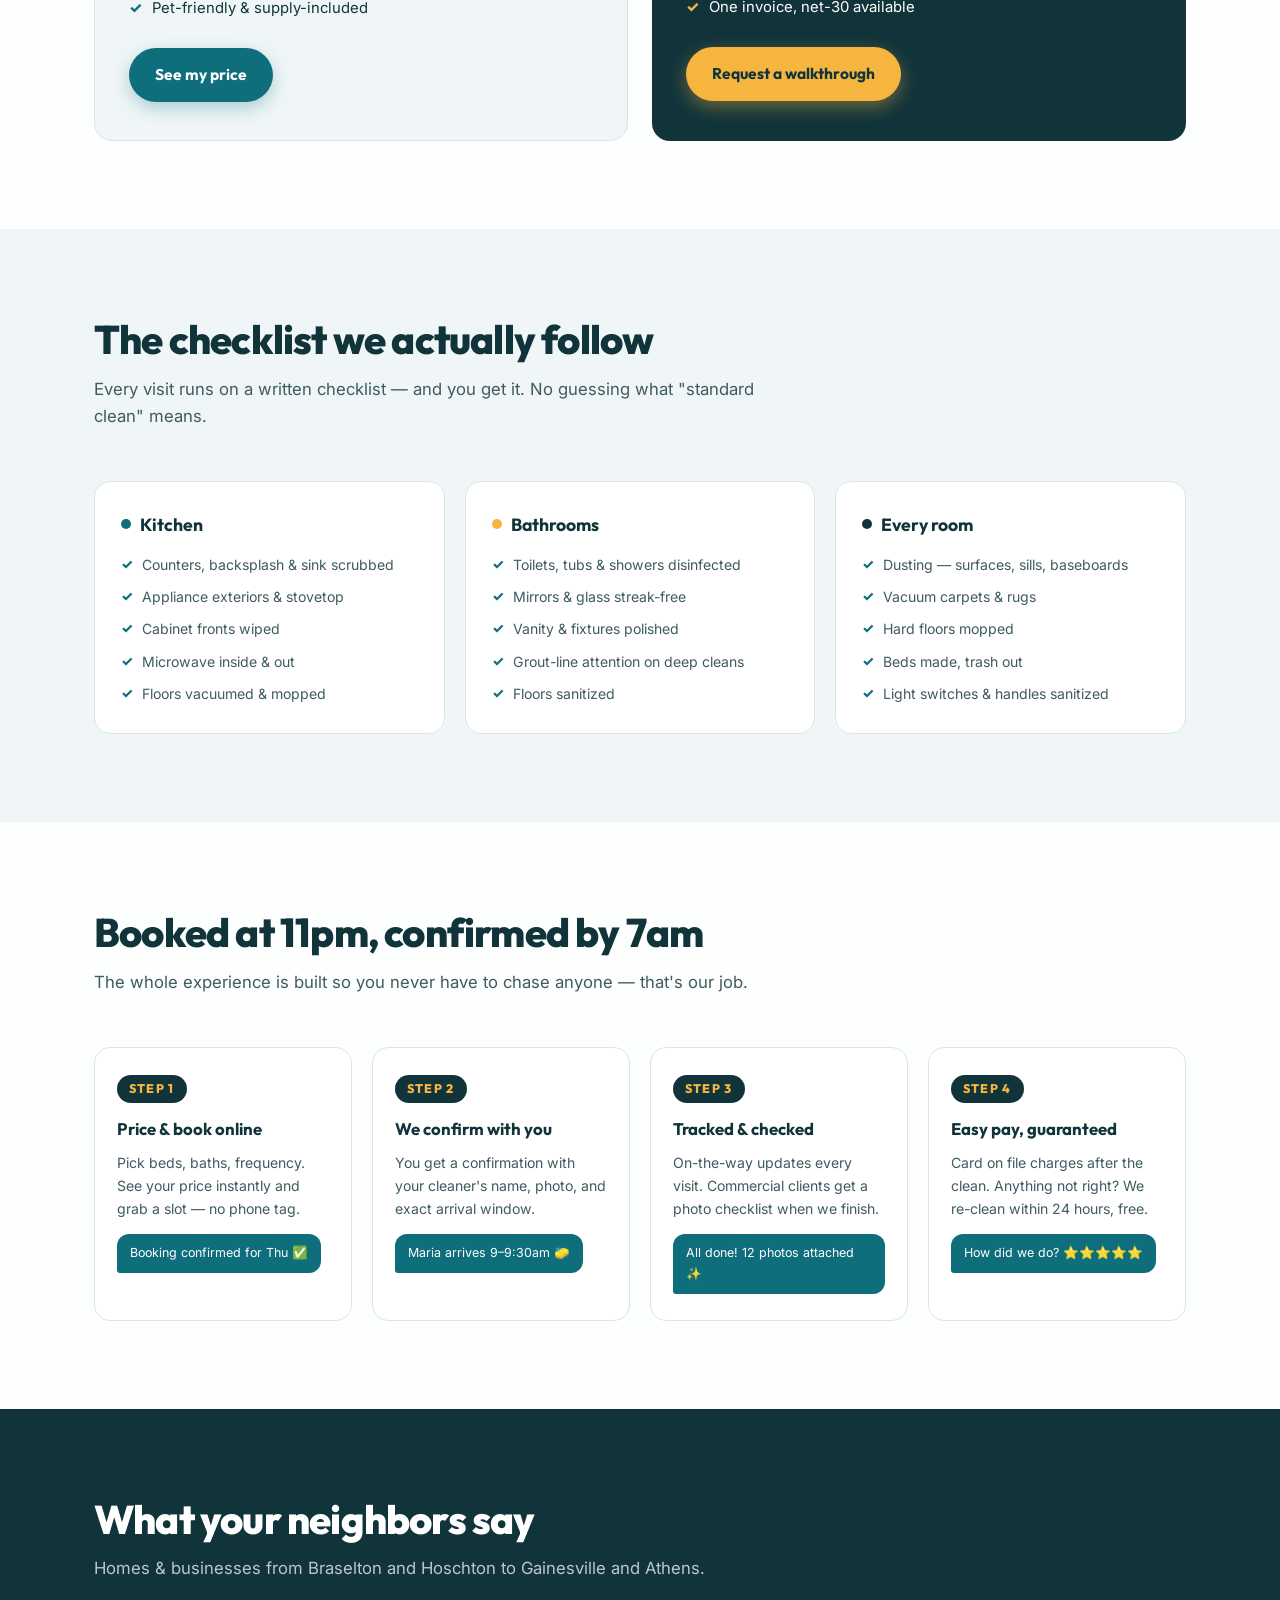
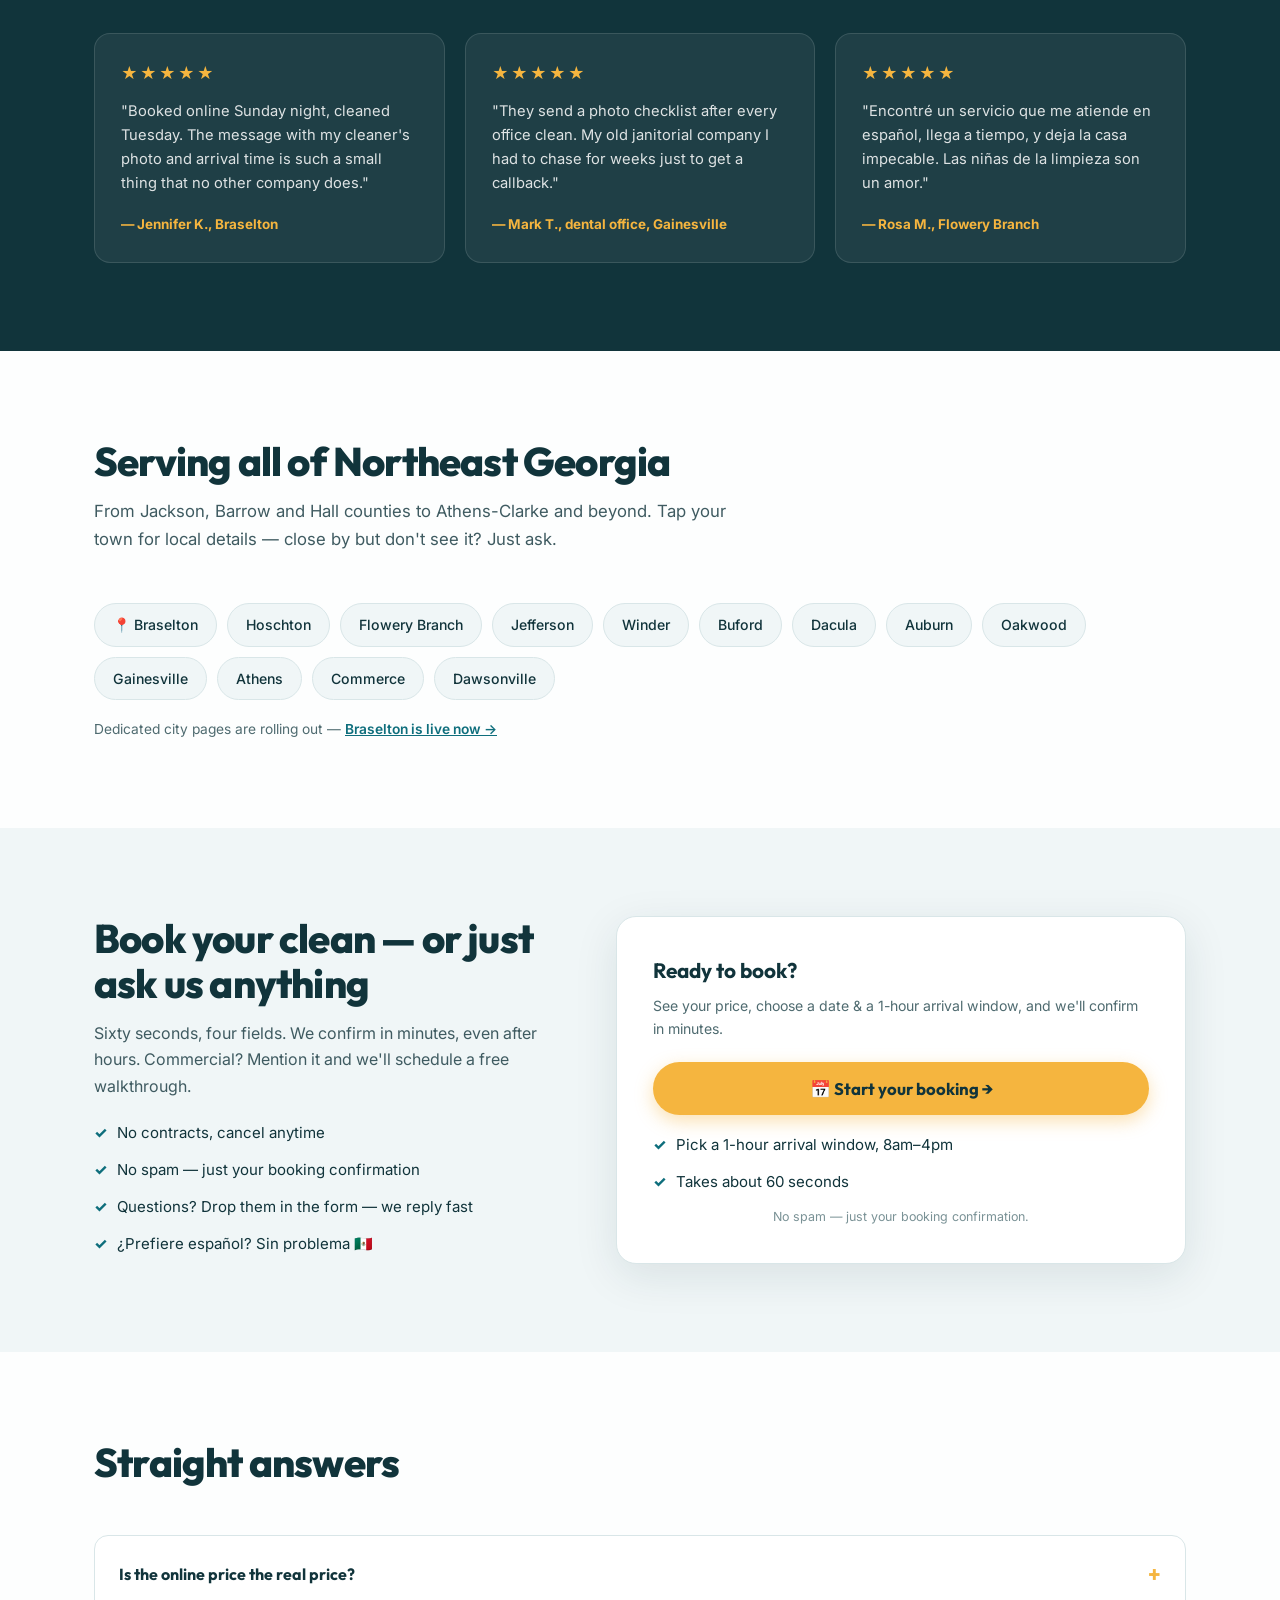
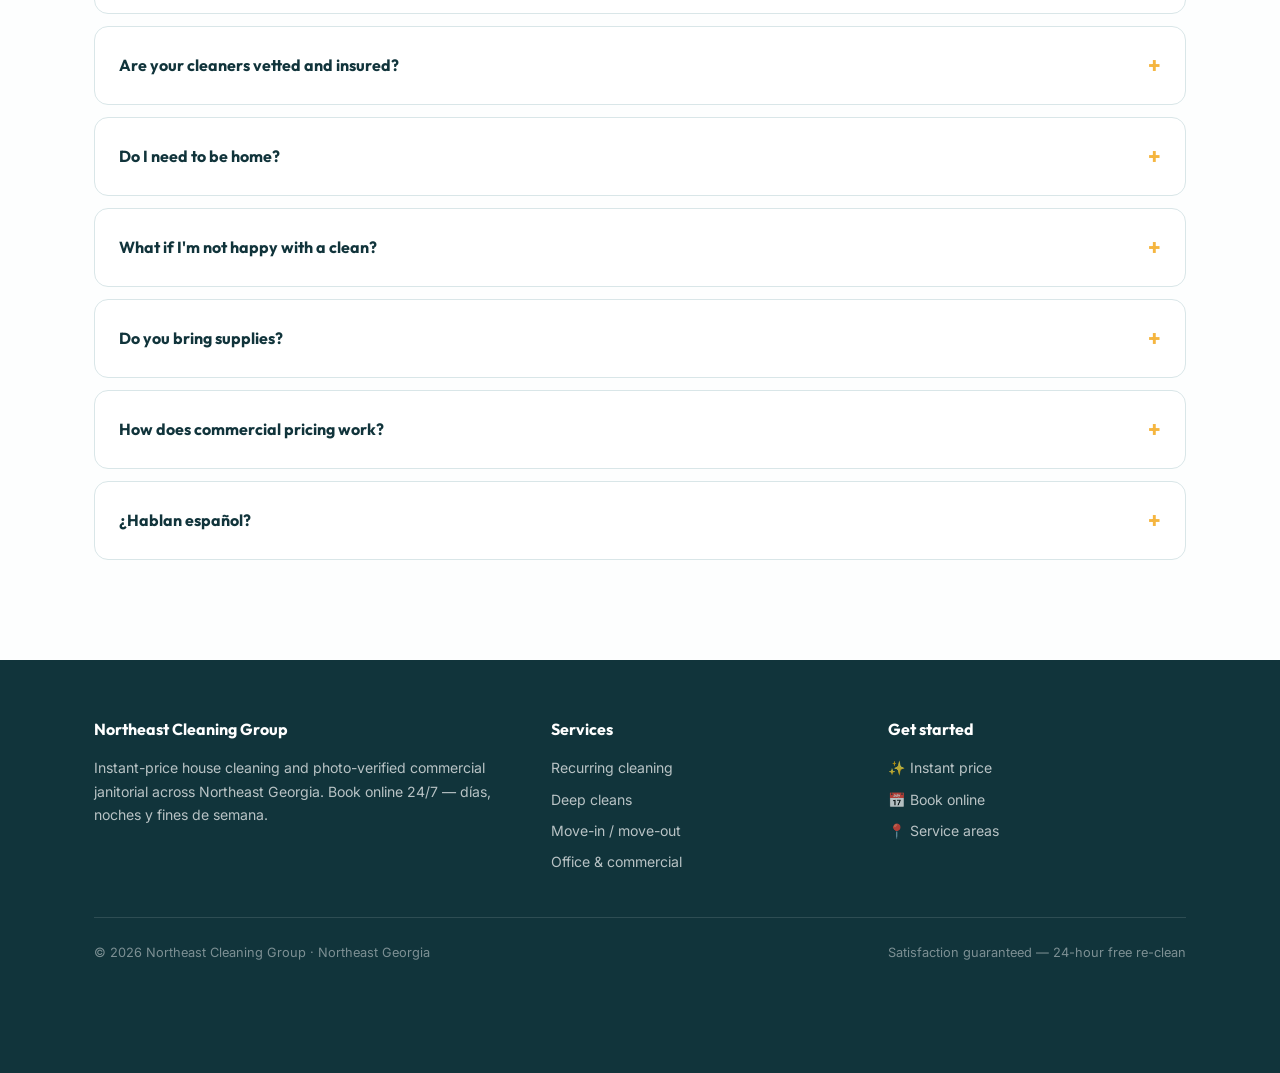
==== commit 5586927b: "Reduce base pricing by 20% BASE/PER_BED/PER_BATH scaled x0.8 on the hub and Braselton pages. Default" ====
--- a/index.html
+++ b/index.html
@@ -190,7 +190,7 @@
       </div>
       <div class="price-output">
         <span>Your price, per visit</span>
-        <b id="priceVal">$335</b>
+        <b id="priceVal">$265</b>
       </div>
       <a href="#book" class="btn btn-primary submit-btn">Book this clean →</a>
       <p class="pc-note">Final price confirmed before your first visit. No surprises, no upsells at the door.</p>
@@ -468,7 +468,7 @@
 <script>
 // ===== Instant price calculator =====
 let freqMult = 1;
-const BASE = 160.55, PER_BED = 37.18, PER_BATH = 30.42;  // base rates (raised +30%)
+const BASE = 128.44, PER_BED = 29.74, PER_BATH = 24.34;  // base rates
 function setFreq(el){
   document.querySelectorAll('.freq-pill').forEach(p=>p.classList.remove('active'));
   el.classList.add('active');
